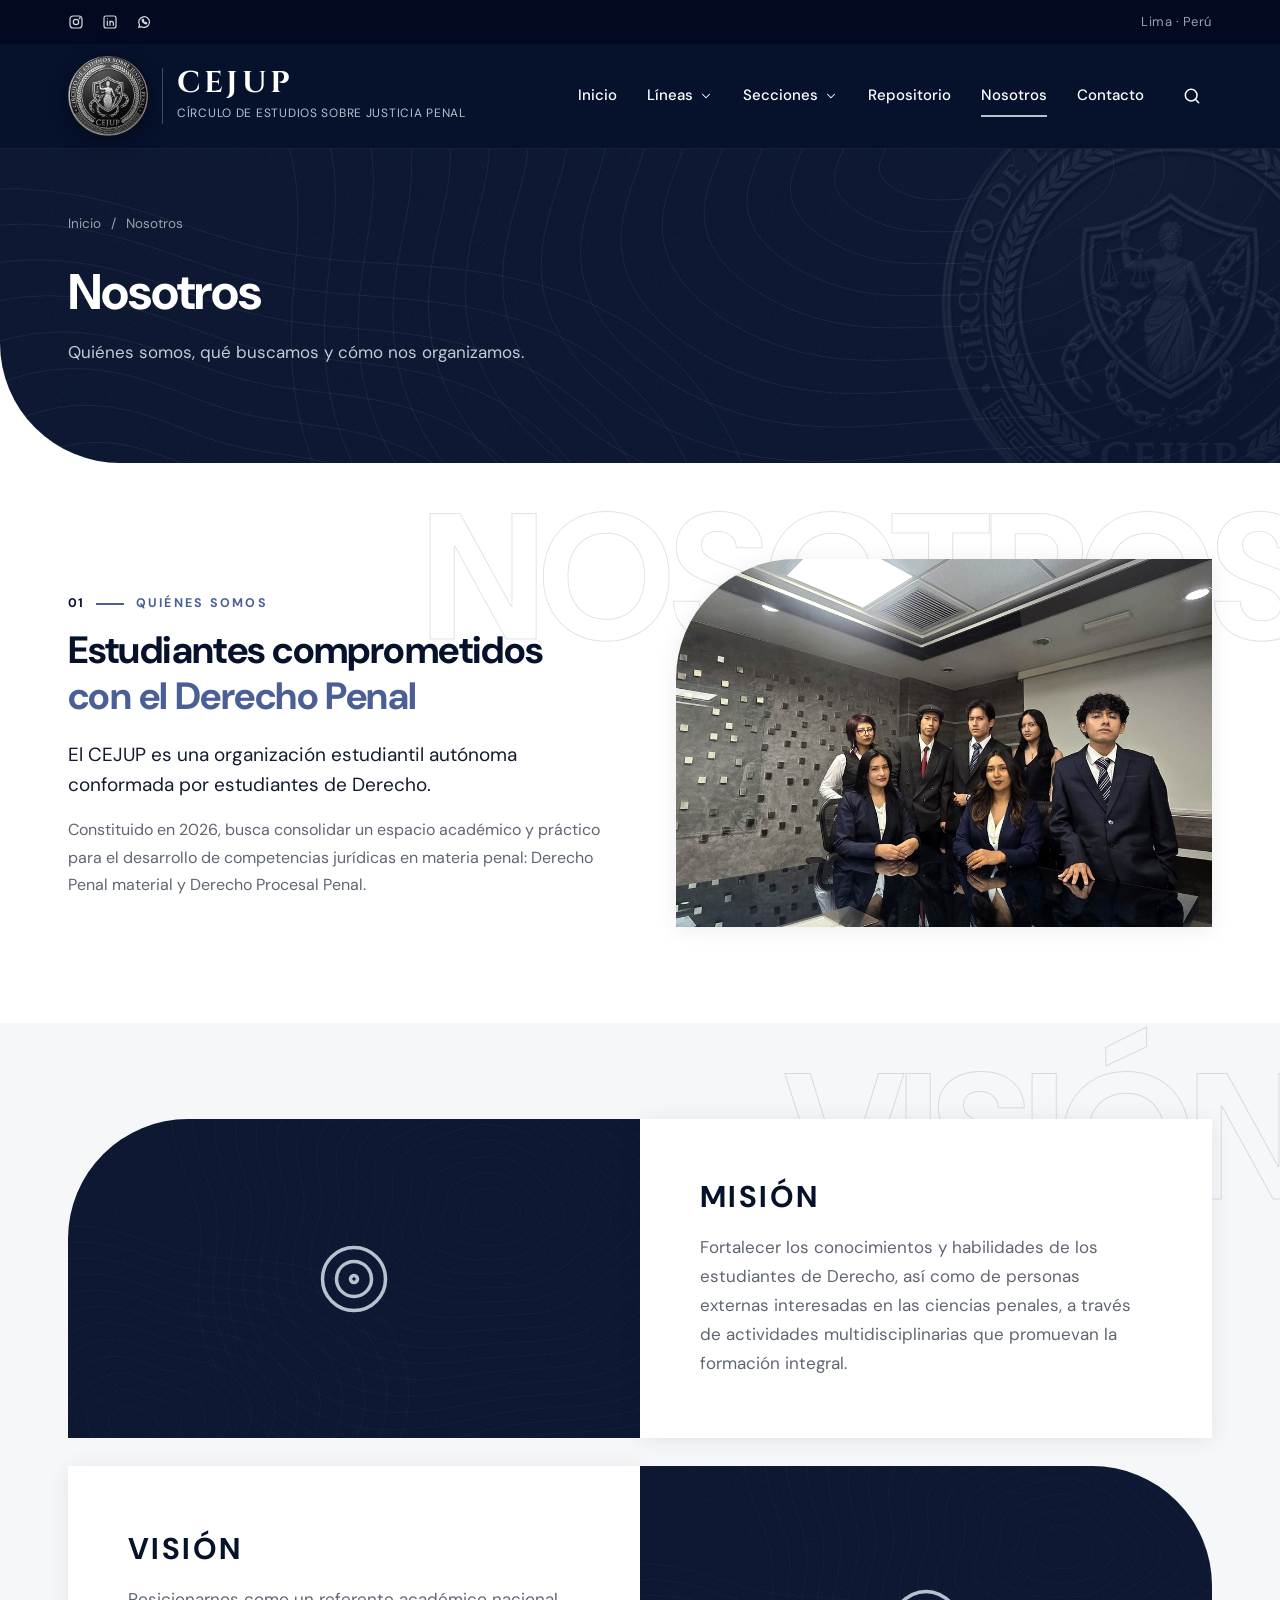
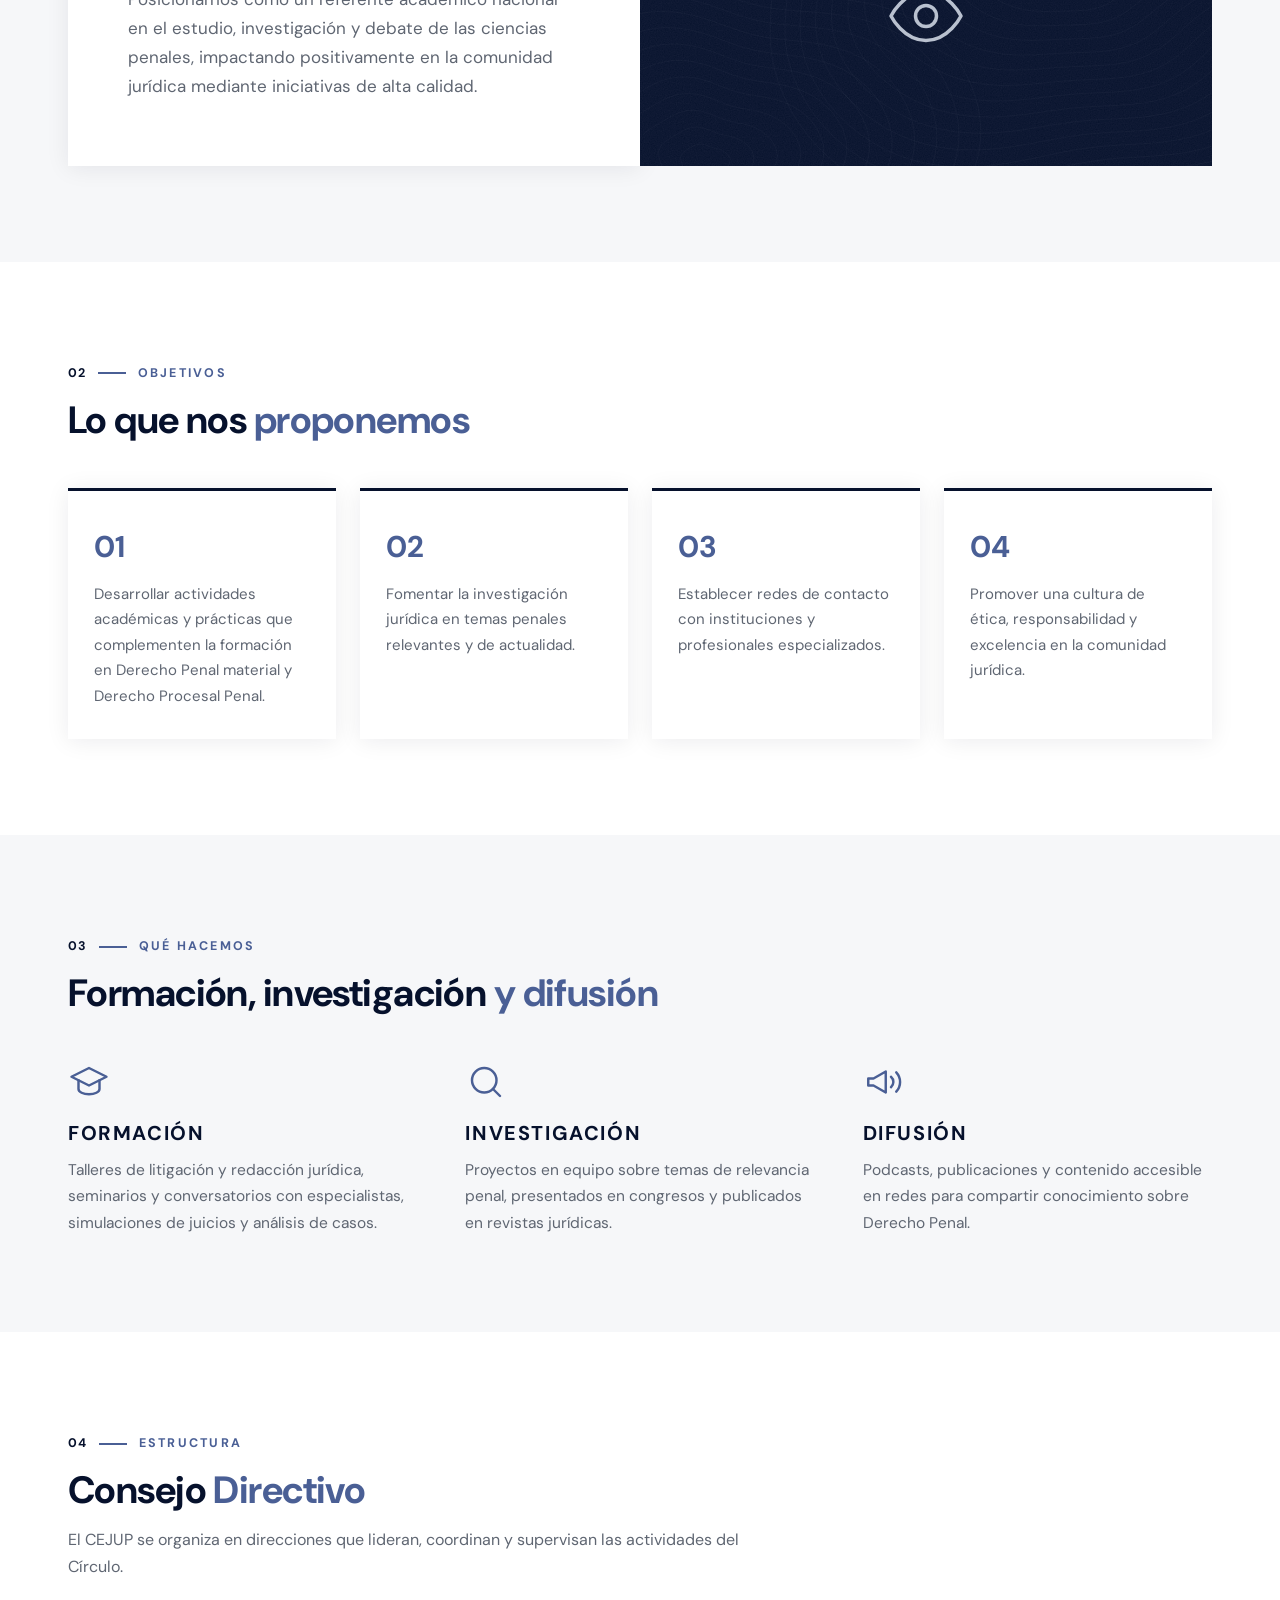
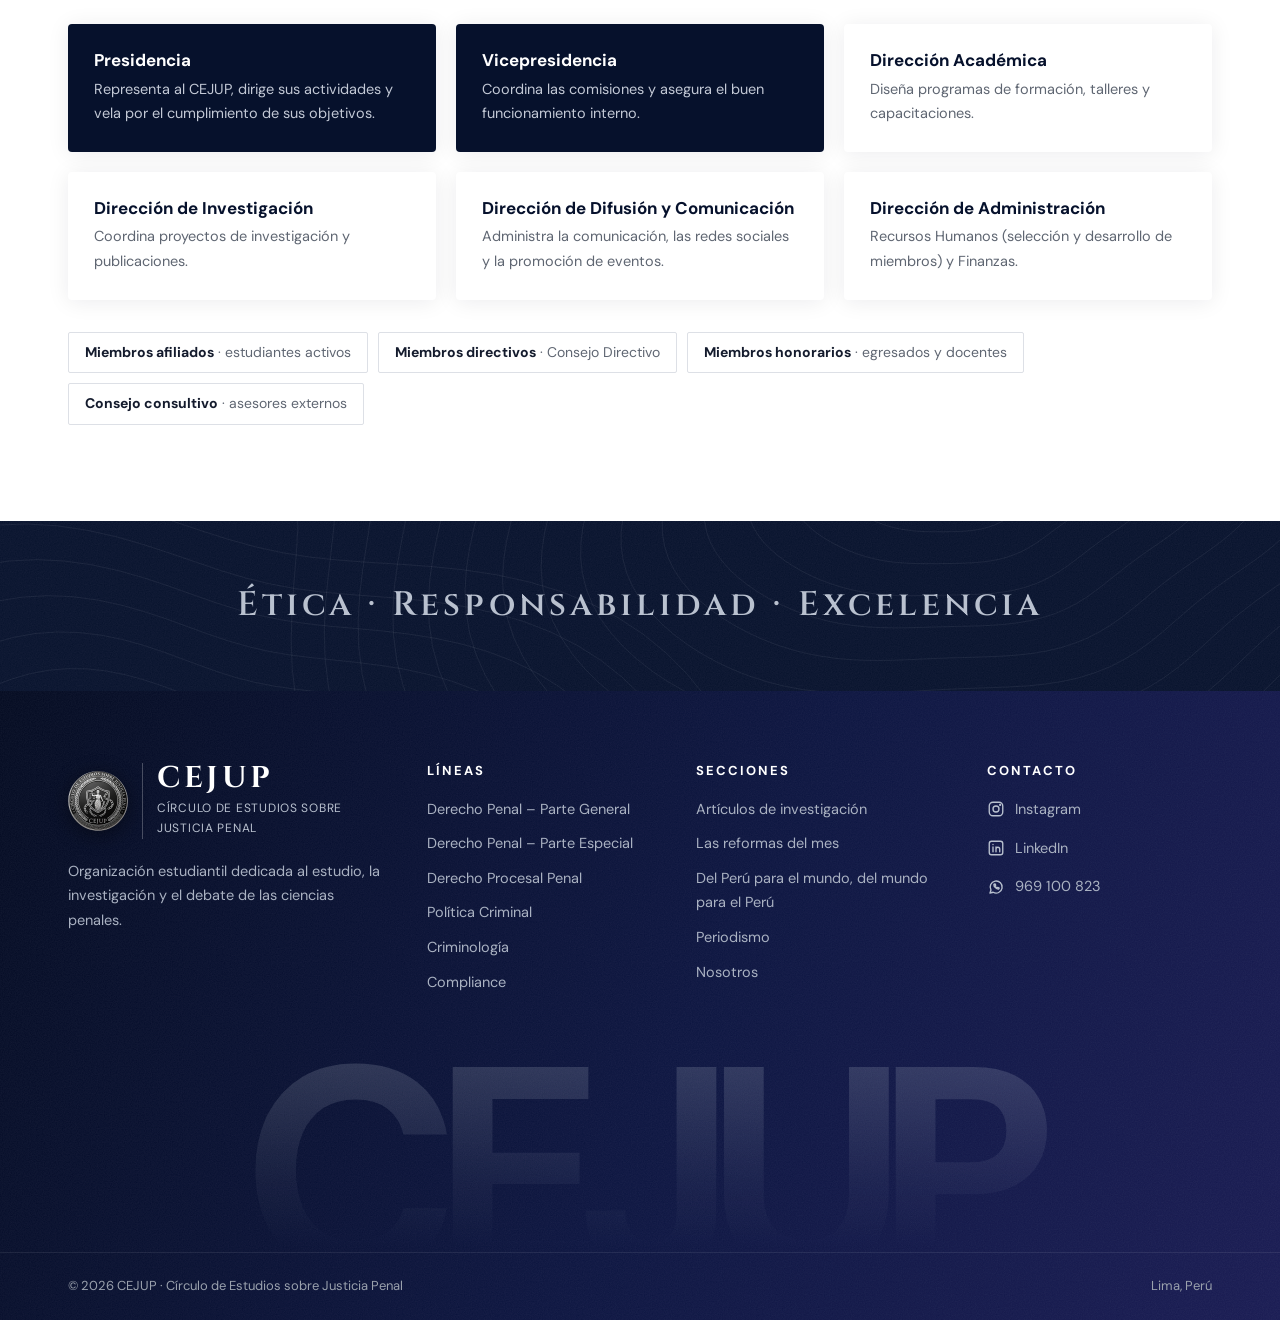
==== nosotros.html @ 060ac7a7 "Portada con foto HD, más estilo y pie más casual - Foto del equipo en alta resolución, a la altura d" ====
<!doctype html>
<html lang="es">
<head>
  <meta charset="utf-8">
  <meta name="viewport" content="width=device-width, initial-scale=1">
  <title>Nosotros · CEJUP</title>
  <meta name="description" content="Quiénes somos, misión, visión, objetivos y estructura del Círculo de Estudios sobre Justicia Penal (CEJUP).">
  <link rel="icon" type="image/png" href="assets/img/favicon.png">
  <link rel="apple-touch-icon" href="assets/img/icono-192.png">
  <link rel="preconnect" href="https://fonts.googleapis.com">
  <link rel="preconnect" href="https://fonts.gstatic.com" crossorigin>
  <link href="https://fonts.googleapis.com/css2?family=Cinzel:wght@600;700&family=Cormorant+Garamond:ital,wght@1,500&family=DM+Sans:opsz,wght@9..40,400;9..40,500;9..40,600;9..40,700&display=swap" rel="stylesheet">
  <link rel="stylesheet" href="assets/css/styles.css">
</head>
<body data-page="nosotros">
  <header id="site-header"></header>

  <main>
    <div class="page-hero">
      <div class="wrap">
        <nav class="crumbs"><a href="index.html">Inicio</a><span>/</span><span>Nosotros</span></nav>
        <h1>Nosotros</h1>
        <p class="sub">Quiénes somos, qué buscamos y cómo nos organizamos.</p>
      </div>
    </div>

    <section data-word="Nosotros">
      <div class="wrap about-grid">
        <div>
          <span class="eyebrow"><b>01</b>Quiénes somos</span>
          <h2>Estudiantes comprometidos <span>con el Derecho Penal</span></h2>
          <p class="big">El CEJUP es una organización estudiantil autónoma conformada por estudiantes de Derecho.</p>
          <p>Constituido en 2026, busca consolidar un espacio académico y práctico para el desarrollo de competencias jurídicas en materia penal: Derecho Penal material y Derecho Procesal Penal.</p>
        </div>
        <figure class="team-photo">
          <img src="assets/img/equipo.jpg" alt="Integrantes del CEJUP" width="1280" height="720">
        </figure>
      </div>
    </section>

    <section class="bg-plomo" data-word="Visión">
      <div class="wrap">
        <div class="mv-block">
          <div class="mv-art"><svg class="i" aria-hidden="true"><use href="#i-target"/></svg></div>
          <div class="mv-text">
            <h2>Misión</h2>
            <p>Fortalecer los conocimientos y habilidades de los estudiantes de Derecho, así como de personas externas interesadas en las ciencias penales, a través de actividades multidisciplinarias que promuevan la formación integral.</p>
          </div>
        </div>
        <div class="mv-block reverse">
          <div class="mv-art"><svg class="i" aria-hidden="true"><use href="#i-eye"/></svg></div>
          <div class="mv-text">
            <h2>Visión</h2>
            <p>Posicionarnos como un referente académico nacional en el estudio, investigación y debate de las ciencias penales, impactando positivamente en la comunidad jurídica mediante iniciativas de alta calidad.</p>
          </div>
        </div>
      </div>
    </section>

    <section>
      <div class="wrap">
        <div class="sec-head">
          <div>
            <span class="eyebrow"><b>02</b>Objetivos</span>
            <h2>Lo que nos <span>proponemos</span></h2>
          </div>
        </div>
        <div class="goals">
          <div class="goal"><p>Desarrollar actividades académicas y prácticas que complementen la formación en Derecho Penal material y Derecho Procesal Penal.</p></div>
          <div class="goal"><p>Fomentar la investigación jurídica en temas penales relevantes y de actualidad.</p></div>
          <div class="goal"><p>Establecer redes de contacto con instituciones y profesionales especializados.</p></div>
          <div class="goal"><p>Promover una cultura de ética, responsabilidad y excelencia en la comunidad jurídica.</p></div>
        </div>
      </div>
    </section>

    <section class="bg-plomo">
      <div class="wrap">
        <div class="sec-head">
          <div>
            <span class="eyebrow"><b>03</b>Qué hacemos</span>
            <h2>Formación, investigación <span>y difusión</span></h2>
          </div>
        </div>
        <div class="pillars">
          <div class="pillar">
            <svg class="i" aria-hidden="true"><use href="#i-formacion"/></svg>
            <h3>Formación</h3>
            <p>Talleres de litigación y redacción jurídica, seminarios y conversatorios con especialistas, simulaciones de juicios y análisis de casos.</p>
          </div>
          <div class="pillar">
            <svg class="i" aria-hidden="true"><use href="#i-search"/></svg>
            <h3>Investigación</h3>
            <p>Proyectos en equipo sobre temas de relevancia penal, presentados en congresos y publicados en revistas jurídicas.</p>
          </div>
          <div class="pillar">
            <svg class="i" aria-hidden="true"><use href="#i-difusion"/></svg>
            <h3>Difusión</h3>
            <p>Podcasts, publicaciones y contenido accesible en redes para compartir conocimiento sobre Derecho Penal.</p>
          </div>
        </div>
      </div>
    </section>

    <section>
      <div class="wrap">
        <div class="sec-head">
          <div>
            <span class="eyebrow"><b>04</b>Estructura</span>
            <h2>Consejo <span>Directivo</span></h2>
            <p>El CEJUP se organiza en direcciones que lideran, coordinan y supervisan las actividades del Círculo.</p>
          </div>
        </div>
        <div class="org">
          <div class="org-item top"><h3>Presidencia</h3><p>Representa al CEJUP, dirige sus actividades y vela por el cumplimiento de sus objetivos.</p></div>
          <div class="org-item top"><h3>Vicepresidencia</h3><p>Coordina las comisiones y asegura el buen funcionamiento interno.</p></div>
          <div class="org-item"><h3>Dirección Académica</h3><p>Diseña programas de formación, talleres y capacitaciones.</p></div>
          <div class="org-item"><h3>Dirección de Investigación</h3><p>Coordina proyectos de investigación y publicaciones.</p></div>
          <div class="org-item"><h3>Dirección de Difusión y Comunicación</h3><p>Administra la comunicación, las redes sociales y la promoción de eventos.</p></div>
          <div class="org-item"><h3>Dirección de Administración</h3><p>Recursos Humanos (selección y desarrollo de miembros) y Finanzas.</p></div>
        </div>
        <div class="members">
          <span class="chip"><b>Miembros afiliados</b> · estudiantes activos</span>
          <span class="chip"><b>Miembros directivos</b> · Consejo Directivo</span>
          <span class="chip"><b>Miembros honorarios</b> · egresados y docentes</span>
          <span class="chip"><b>Consejo consultivo</b> · asesores externos</span>
        </div>
      </div>
    </section>

    <div class="values">
      <div class="wrap"><p>Ética · Responsabilidad · Excelencia</p></div>
    </div>
  </main>

  <footer id="contacto"></footer>

  <script src="data/estructura.js"></script>
  <script src="data/publicaciones.js"></script>
  <script src="assets/js/main.js"></script>
</body>
</html>
---- assets/css/styles.css ----
/* =========================================================
   CEJUP · Círculo de Estudios sobre Justicia Penal
   Hoja de estilos principal
   ========================================================= */

/* ---------- Colores y tipografía ---------- */
:root {
  /* Azul institucional */
  --navy-950: #020920;
  --navy-900: #06112c;
  --navy-800: #0c1a3d;
  --navy-700: #16295a;
  --steel: #4a5f95;

  /* Plomo (sello del logo) */
  --silver: #b9c1cf;
  --plomo-700: #474e5b;
  --plomo-600: #5f6672;
  --plomo-400: #9aa1ad;
  --plomo-200: #dde0e6;
  --plomo-100: #eceef2;
  --plomo-50:  #f6f7f9;

  --white: #ffffff;
  --ink: #141b2d;

  --font: "DM Sans", system-ui, -apple-system, "Segoe UI", Roboto, sans-serif;
  --font-brand: "Cinzel", Georgia, "Times New Roman", serif;

  --wrap: 1200px;
  --r: 4px;
  --curve: 150px;
  --shadow: 0 2px 22px rgba(6, 17, 44, .08);
  --shadow-hover: 0 10px 34px rgba(6, 17, 44, .14);
  --header-h: 104px;
  --contornos: url("../img/contornos.svg");
  --grano: url("data:image/svg+xml,%3Csvg xmlns='http://www.w3.org/2000/svg' width='180' height='180'%3E%3Cfilter id='n'%3E%3CfeTurbulence type='fractalNoise' baseFrequency='.85' numOctaves='2' stitchTiles='stitch'/%3E%3CfeColorMatrix values='0 0 0 0 1 0 0 0 0 1 0 0 0 0 1 0 0 0 .06 0'/%3E%3C/filter%3E%3Crect width='100%25' height='100%25' filter='url(%23n)'/%3E%3C/svg%3E");
}

/* ---------- Base ---------- */
*, *::before, *::after { box-sizing: border-box; }
html { scroll-behavior: smooth; scroll-padding-top: calc(var(--header-h) + 16px); }
body {
  margin: 0;
  background: var(--white);
  color: var(--ink);
  font-family: var(--font);
  font-size: 16px;
  line-height: 1.7;
  -webkit-font-smoothing: antialiased;
}
img { display: block; max-width: 100%; height: auto; }
a { color: inherit; }
h1, h2, h3, h4 { margin: 0; line-height: 1.2; font-weight: 700; }
p { margin: 0; }
button { font: inherit; }
.wrap { width: 100%; max-width: var(--wrap); margin: 0 auto; padding: 0 28px; }
.i { width: 1em; height: 1em; flex: none; fill: none; stroke: currentColor; stroke-width: 1.8; stroke-linecap: round; stroke-linejoin: round; }
.sr-only { position: absolute; width: 1px; height: 1px; overflow: hidden; clip: rect(0 0 0 0); white-space: nowrap; }
:focus-visible { outline: 2px solid var(--steel); outline-offset: 3px; }

/* ---------- Barra superior ---------- */
.utilbar { background: var(--navy-950); color: var(--plomo-400); font-size: 13px; }
.utilbar .wrap { display: flex; align-items: center; justify-content: space-between; height: 44px; gap: 16px; }
.utilbar .social { display: flex; gap: 18px; }
.utilbar .social a { display: inline-flex; color: var(--white); opacity: .85; transition: opacity .2s; }
.utilbar .social a:hover { opacity: 1; }
.utilbar .social .i { width: 16px; height: 16px; }
.utilbar .uni { letter-spacing: .04em; }

/* ---------- Cabecera ---------- */
.site-header {
  position: sticky; top: 0; z-index: 50;
  background: var(--navy-900);
  color: var(--white);
  border-bottom: 1px solid rgba(255, 255, 255, .06);
}
.site-header .wrap { display: flex; align-items: center; height: var(--header-h); gap: 28px; transition: height .3s; }
.site-header.scrolled { box-shadow: 0 8px 30px rgba(0, 0, 0, .25); }
.site-header.scrolled .wrap { height: 76px; }
.site-header.scrolled .brand img { width: 58px; height: 58px; }
.brand { display: flex; align-items: center; gap: 14px; text-decoration: none; margin-right: auto; }
.brand img { width: 80px; height: 80px; filter: drop-shadow(0 4px 10px rgba(0, 0, 0, .45)); transition: width .3s, height .3s; }
.brand > span { padding-left: 14px; border-left: 1px solid rgba(255, 255, 255, .25); }
.brand b { display: block; font-family: var(--font-brand); font-size: 30px; font-weight: 700; letter-spacing: .12em; line-height: 1; color: var(--white); }
.brand small { display: block; font-size: 12px; color: var(--silver); letter-spacing: .06em; margin-top: 5px; text-transform: uppercase; }

.nav { display: flex; align-items: center; gap: 30px; }
.nav > a, .nav .has-sub > a {
  position: relative; display: inline-flex; align-items: center; gap: 6px; padding: 8px 0;
  font-size: 15px; font-weight: 500; text-decoration: none; color: var(--white);
}
.nav > a::after, .nav .has-sub > a::after {
  content: ""; position: absolute; left: 0; right: 0; bottom: 0; height: 2px; background: var(--silver);
  transform: scaleX(0); transform-origin: left; transition: transform .25s;
}
.nav > a:hover::after, .nav .has-sub:hover > a::after, .nav a.active::after { transform: scaleX(1); }
.nav .has-sub { position: relative; }
.nav .has-sub .i { width: 14px; height: 14px; transition: transform .2s; }
.nav .has-sub:hover > a .i { transform: rotate(180deg); }
.nav .sub {
  position: absolute; top: calc(100% + 14px); left: -18px; width: 320px;
  background: var(--white); color: var(--ink); border-radius: var(--r); box-shadow: var(--shadow-hover);
  padding: 10px 0; opacity: 0; visibility: hidden; transform: translateY(-6px); transition: all .2s;
}
.nav .sub::before { content: ""; position: absolute; top: -14px; left: 0; right: 0; height: 14px; }
.nav .has-sub:hover .sub, .nav .has-sub:focus-within .sub { opacity: 1; visibility: visible; transform: none; }
.nav .sub a { display: flex; align-items: center; gap: 12px; padding: 11px 20px; text-decoration: none; font-size: 14.5px; font-weight: 500; line-height: 1.35; border-left: 3px solid transparent; }
.nav .sub a:hover { background: var(--plomo-50); border-left-color: var(--navy-900); }
.nav .sub a .i { width: 18px; height: 18px; color: var(--steel); }

.icon-btn, .menu-btn {
  display: inline-flex; align-items: center; justify-content: center;
  width: 40px; height: 40px; border-radius: var(--r); border: 0;
  background: none; color: var(--white); cursor: pointer; text-decoration: none; transition: background .2s;
}
.icon-btn:hover, .menu-btn:hover { background: rgba(255, 255, 255, .08); }
.icon-btn .i, .menu-btn .i { width: 20px; height: 20px; }
.menu-btn { display: none; border: 1px solid rgba(255, 255, 255, .2); }

/* ---------- Botones y enlaces ---------- */
.btn {
  display: inline-flex; align-items: center; gap: 10px;
  padding: 15px 22px; border-radius: var(--r); border: 1px solid transparent;
  font-size: 13px; font-weight: 700; letter-spacing: .07em; text-transform: uppercase; text-decoration: none; cursor: pointer;
  transition: background .2s, border-color .2s, color .2s;
}
.btn .i { width: 17px; height: 17px; }
.btn-light { background: var(--white); color: var(--navy-900); }
.btn-light:hover { background: var(--silver); }
.btn-ghost { border-color: rgba(255, 255, 255, .35); color: var(--white); }
.btn-ghost:hover { border-color: var(--white); background: rgba(255, 255, 255, .06); }
.btn-dark { background: var(--navy-900); color: var(--white); }
.btn-dark:hover { background: var(--navy-700); }
.btn-line { border-color: var(--plomo-200); color: var(--navy-900); background: var(--white); }
.btn-line:hover { border-color: var(--navy-900); }

.more {
  display: inline-flex; align-items: center; gap: 6px; text-decoration: none;
  font-size: 13px; font-weight: 700; letter-spacing: .08em; text-transform: uppercase; color: var(--steel);
}
.more:hover { color: var(--navy-900); }
.more::after { content: "»"; font-size: 15px; line-height: 1; }

.eyebrow {
  display: inline-flex; align-items: center; gap: 12px;
  font-size: 12.5px; font-weight: 700; letter-spacing: .18em; text-transform: uppercase; color: var(--steel); margin-bottom: 14px;
}
.eyebrow::before { content: ""; width: 28px; height: 2px; background: currentColor; }

/* ---------- Portada (inicio) ---------- */
.hero {
  position: relative; overflow: hidden;
  background: var(--grano), var(--contornos) center / cover no-repeat, var(--navy-900);
  color: var(--white);
  border-bottom-left-radius: var(--curve);
}
.hero .wrap { position: relative; z-index: 1; min-height: 600px; display: flex; align-items: center; }
.hero-text { width: 43%; padding: 104px 24px 128px 0; }
.hero .eyebrow { color: var(--silver); }
.hero h1 { font-size: clamp(34px, 3.8vw, 52px); line-height: 1.08; letter-spacing: -.02em; }
.hero h1 .accent { display: block; color: var(--silver); }
.hero .lead { margin-top: 26px; max-width: 48ch; font-size: 17.5px; color: #c3c9d6; }
.hero .actions { margin-top: 38px; display: flex; flex-wrap: wrap; gap: 14px; }
.hero-media {
  position: absolute; z-index: 1; right: 0; top: 112px;
  left: calc(max(0px, (100% - var(--wrap)) / 2) + 28px + (min(100%, var(--wrap)) - 56px) * .43 + 20px);
  aspect-ratio: 3 / 2; max-height: calc(100% - 170px);
}
.hero-photo {
  position: absolute; inset: 0; margin: 0;
  border-top-left-radius: 140px; overflow: hidden; background: var(--navy-800);
}
.hero-photo img { width: 100%; height: 100%; object-fit: cover; object-position: 62% 68%; border-top-left-radius: inherit; }
.hero-photo::after { content: ""; position: absolute; inset: 0; background: linear-gradient(180deg, rgba(6, 17, 44, 0) 60%, rgba(6, 17, 44, .55)); }
.hero-photo figcaption { position: absolute; z-index: 1; left: 40px; bottom: 28px; font-size: 12.5px; letter-spacing: .14em; text-transform: uppercase; color: var(--silver); }

/* ---------- Portada interna ---------- */
.page-hero {
  background: var(--grano), var(--contornos) center / cover no-repeat, var(--navy-900);
  color: var(--white); padding: 64px 0 96px;
  border-bottom-left-radius: 120px;
}
.page-hero.compact { padding: 48px 0 80px; }
.page-hero .eyebrow { color: var(--silver); }
.crumbs { display: flex; flex-wrap: wrap; gap: 10px; font-size: 13.5px; color: var(--plomo-400); margin-bottom: 26px; }
.crumbs a { text-decoration: none; }
.crumbs a:hover { color: var(--white); }
.page-hero h1 { font-size: clamp(32px, 4vw, 50px); letter-spacing: -.02em; max-width: 26ch; }
.page-hero p.sub { margin-top: 16px; max-width: 64ch; color: #c3c9d6; font-size: 17px; }

/* ---------- Secciones ---------- */
section { padding: 96px 0; }
.bg-plomo { background: var(--plomo-50); }
.sec-head { display: flex; align-items: end; justify-content: space-between; gap: 24px; margin-bottom: 44px; flex-wrap: wrap; }
.sec-head h2 { font-size: clamp(28px, 3vw, 38px); letter-spacing: -.015em; color: var(--navy-900); }
.sec-head p { margin-top: 12px; color: var(--plomo-600); max-width: 62ch; }

/* ---------- Diseño con barra lateral ---------- */
.with-side { display: grid; grid-template-columns: minmax(0, 1fr) 320px; gap: 52px; align-items: start; }

/* ---------- Tarjetas de publicación ---------- */
.cards { display: grid; grid-template-columns: repeat(2, minmax(0, 1fr)); gap: 30px; }
.card { display: flex; flex-direction: column; background: var(--white); box-shadow: var(--shadow); border-radius: var(--r); transition: box-shadow .25s, transform .25s; }
.card:hover { box-shadow: var(--shadow-hover); transform: translateY(-2px); }
.card-body { padding: 30px 30px 24px; display: flex; flex-direction: column; flex: 1; }
.card-kicker { font-size: 11.5px; font-weight: 700; letter-spacing: .14em; text-transform: uppercase; color: var(--steel); }
.card h3 { margin: 12px 0 14px; font-size: 18.5px; line-height: 1.32; text-transform: uppercase; letter-spacing: .01em; color: var(--navy-900); }
.card h3 a { text-decoration: none; }
.card h3 a:hover { color: var(--steel); }
.card-authors { font-size: 13.5px; font-weight: 600; color: var(--plomo-700); margin-bottom: 10px; }
.card-text { font-size: 14.5px; line-height: 1.7; color: var(--plomo-600); text-align: justify; hyphens: auto; display: -webkit-box; -webkit-line-clamp: 6; -webkit-box-orient: vertical; overflow: hidden; }
.card .more { margin-top: 22px; padding-top: 4px; }
.card-foot { display: flex; align-items: center; gap: 10px; flex-wrap: wrap; padding: 14px 30px; border-top: 1px solid var(--plomo-100); font-size: 12.5px; color: var(--plomo-400); }
.card-foot .pdf { margin-left: auto; display: inline-flex; align-items: center; gap: 6px; text-decoration: none; font-weight: 700; color: var(--steel); }
.card-foot .pdf .i { width: 15px; height: 15px; }

.badge { display: inline-flex; align-items: center; padding: 3px 9px; border-radius: 2px; font-size: 11px; font-weight: 700; letter-spacing: .08em; text-transform: uppercase; }
.badge-sec { background: var(--navy-900); color: var(--white); }
.badge-linea { border: 1px solid var(--plomo-200); color: var(--navy-900); }
.badge-ejemplo { background: #fbf1d6; color: #7a5a00; }
.page-hero .badge-sec { background: var(--white); color: var(--navy-900); }
.page-hero .badge-linea { border-color: rgba(255, 255, 255, .3); color: var(--white); }

.empty { grid-column: 1 / -1; padding: 56px 24px; text-align: center; color: var(--plomo-600); border: 1px dashed var(--plomo-200); border-radius: var(--r); background: var(--plomo-50); }
.empty .i { width: 30px; height: 30px; color: var(--plomo-400); margin: 0 auto 12px; display: block; }
.empty strong { display: block; color: var(--ink); font-size: 17px; margin-bottom: 4px; }

/* ---------- Barra lateral ---------- */
.side { display: grid; gap: 28px; }
.side-block h3 {
  font-size: 13px; letter-spacing: .16em; text-transform: uppercase; color: var(--navy-900);
  padding-bottom: 12px; margin-bottom: 8px; border-bottom: 2px solid var(--navy-900);
}
.side-list { display: grid; }
.side-list a {
  display: grid; grid-template-columns: auto 1fr auto; gap: 12px; align-items: center;
  padding: 12px 4px; border-bottom: 1px solid var(--plomo-100); text-decoration: none;
  font-size: 14.5px; font-weight: 500; color: var(--ink); transition: color .2s, padding .2s;
}
.side-list a:hover { color: var(--steel); padding-left: 8px; }
.side-list a.on { color: var(--steel); font-weight: 700; }
.side-list .i { width: 17px; height: 17px; color: var(--steel); }
.side-list b { font-size: 12px; font-weight: 700; color: var(--plomo-400); }
.side-box { padding: 28px; border-radius: var(--r); background: var(--plomo-50); }
.side-box h3 { font-size: 17px; margin-bottom: 10px; }
.side-box p { font-size: 14.5px; color: var(--plomo-600); }
.side-box .btn { margin-top: 18px; }
.side-box.dark { background: var(--grano), var(--contornos) center / cover no-repeat, var(--navy-900); color: var(--white); }
.side-box.dark p { color: #c3c9d6; }
.side-box.dark .social-row { display: flex; gap: 10px; margin-top: 18px; }
.side-box.dark .social-row a { width: 40px; height: 40px; display: inline-flex; align-items: center; justify-content: center; border: 1px solid rgba(255, 255, 255, .25); border-radius: var(--r); color: var(--white); }
.side-box.dark .social-row a:hover { background: rgba(255, 255, 255, .08); }
.side-box.dark .social-row .i { width: 18px; height: 18px; }

/* ---------- Líneas de investigación (banda) ---------- */
.lines-band { background: var(--grano), var(--contornos) center / cover no-repeat, var(--navy-900); color: var(--white); border-top-right-radius: var(--curve); }
.lines-band .sec-head h2 { color: var(--white); }
.lines-band .sec-head p { color: #c3c9d6; }
.lines-band .eyebrow { color: var(--silver); }
.lines { display: grid; grid-template-columns: repeat(2, minmax(0, 1fr)); column-gap: 64px; counter-reset: linea; }
.line {
  display: grid; grid-template-columns: 56px 1fr auto; gap: 18px; align-items: start;
  padding: 28px 0; border-top: 1px solid rgba(255, 255, 255, .12); text-decoration: none; color: var(--white);
}
.line::before { counter-increment: linea; content: "0" counter(linea); font-size: 30px; font-weight: 700; line-height: 1; color: var(--silver); opacity: .7; }
.line-name { display: block; font-size: 21px; font-weight: 700; line-height: 1.25; }
.line-desc { display: block; margin-top: 8px; font-size: 14.5px; color: #aab2c2; }
.line-count { display: block; margin-top: 10px; font-size: 11.5px; font-weight: 700; letter-spacing: .14em; text-transform: uppercase; color: var(--silver); }
.line-go { width: 40px; height: 40px; display: inline-flex; align-items: center; justify-content: center; border: 1px solid rgba(255, 255, 255, .2); border-radius: 50%; transition: background .2s, border-color .2s; }
.line-go .i { width: 17px; height: 17px; }
.line:hover .line-go { background: var(--white); border-color: var(--white); color: var(--navy-900); }
.line:hover .line-name { text-decoration: underline; text-underline-offset: 5px; text-decoration-thickness: 1px; }

/* ---------- Secciones fijas ---------- */
.secs { display: grid; grid-template-columns: repeat(3, minmax(0, 1fr)); gap: 28px; }
.sec-card { display: flex; flex-direction: column; gap: 14px; padding: 36px 32px; background: var(--white); border-top: 3px solid var(--navy-900); box-shadow: var(--shadow); border-radius: 0 0 var(--r) var(--r); }
.sec-card .i { width: 38px; height: 38px; color: var(--steel); stroke-width: 1.4; }
.sec-card h3 { font-size: 21px; line-height: 1.3; color: var(--navy-900); }
.sec-card > p { font-size: 15px; color: var(--plomo-600); }
.sec-latest { margin-top: auto; padding-top: 16px; border-top: 1px solid var(--plomo-100); font-size: 14px; }
.sec-latest small { display: block; font-size: 11px; font-weight: 700; letter-spacing: .14em; text-transform: uppercase; color: var(--plomo-400); margin-bottom: 4px; }
.sec-latest a { text-decoration: none; font-weight: 600; color: var(--navy-900); line-height: 1.4; }
.sec-latest a:hover { color: var(--steel); }
.sec-latest span { color: var(--plomo-600); }

/* ---------- Quiénes somos (bloques) ---------- */
.about-grid { display: grid; grid-template-columns: 1fr 1fr; gap: 72px; align-items: center; }
.about-grid h2 { font-size: clamp(28px, 3vw, 38px); letter-spacing: -.015em; color: var(--navy-900); margin-bottom: 20px; }
.about-grid .big { font-size: 19px; line-height: 1.6; color: var(--ink); }
.about-grid .big + p { margin-top: 16px; color: var(--plomo-600); }
.team-photo { margin: 0; border-top-left-radius: 120px; overflow: hidden; box-shadow: var(--shadow); }
.team-photo img { width: 100%; aspect-ratio: 16 / 11; object-fit: cover; object-position: 62% 68%; }
.seal-panel { aspect-ratio: 1; display: flex; align-items: center; justify-content: center; padding: 15%; background: var(--grano), var(--contornos) center / cover no-repeat, var(--navy-900); border-top-left-radius: 140px; border-bottom-right-radius: 140px; }
.checks { list-style: none; margin: 22px 0 0; padding: 0; display: grid; gap: 12px; }
.checks li { position: relative; padding-left: 32px; color: var(--plomo-600); }
.checks li::before { content: ""; position: absolute; left: 0; top: 5px; width: 18px; height: 18px; border-radius: 50%; background: var(--navy-900) url("data:image/svg+xml,%3Csvg xmlns='http://www.w3.org/2000/svg' viewBox='0 0 24 24' fill='none' stroke='%23ffffff' stroke-width='3' stroke-linecap='round' stroke-linejoin='round'%3E%3Cpath d='M6 12.5l4 4 8-9'/%3E%3C/svg%3E") center / 11px no-repeat; }

.mv-block { display: grid; grid-template-columns: 1fr 1fr; }
.mv-block + .mv-block { margin-top: 28px; }
.mv-block .mv-text { padding: 60px; background: var(--white); box-shadow: var(--shadow); display: flex; flex-direction: column; justify-content: center; }
.mv-block .mv-art { min-height: 300px; background: var(--grano), var(--contornos) center / cover no-repeat, var(--navy-900); display: flex; align-items: center; justify-content: center; color: var(--silver); border-top-left-radius: 120px; }
.mv-block .mv-art .i { width: 84px; height: 84px; stroke-width: 1; }
.mv-block.reverse .mv-art { order: 2; border-top-left-radius: 0; border-top-right-radius: 120px; }
.mv-text h2 { font-size: 30px; text-transform: uppercase; letter-spacing: .08em; color: var(--navy-900); margin-bottom: 18px; }
.mv-text p { font-size: 17px; color: var(--plomo-600); }

.goals { display: grid; grid-template-columns: repeat(4, minmax(0, 1fr)); gap: 24px; counter-reset: g; }
.goal { padding: 30px 26px; background: var(--white); box-shadow: var(--shadow); border-top: 3px solid var(--navy-900); }
.goal::before { counter-increment: g; content: "0" counter(g); display: block; font-size: 30px; font-weight: 700; color: var(--steel); margin-bottom: 10px; }
.goal p { font-size: 15px; color: var(--plomo-600); }

.pillars { display: grid; grid-template-columns: repeat(3, minmax(0, 1fr)); gap: 48px; }
.pillar .i { width: 42px; height: 42px; color: var(--steel); margin-bottom: 18px; display: block; stroke-width: 1.4; }
.pillar h3 { font-size: 20px; text-transform: uppercase; letter-spacing: .08em; color: var(--navy-900); margin-bottom: 12px; }
.pillar p { font-size: 15.5px; color: var(--plomo-600); }

.org { display: grid; grid-template-columns: repeat(3, minmax(0, 1fr)); gap: 20px; }
.org-item { padding: 26px; background: var(--white); box-shadow: var(--shadow); border-radius: var(--r); }
.org-item h3 { font-size: 17px; color: var(--navy-900); margin-bottom: 6px; }
.org-item p { font-size: 14.5px; color: var(--plomo-600); }
.org-item.top { background: var(--navy-900); }
.org-item.top h3 { color: var(--white); }
.org-item.top p { color: #c3c9d6; }
a.org-item { text-decoration: none; }
.org-item.highlight { outline: 2px solid var(--navy-900); outline-offset: -2px; transition: box-shadow .2s; }
.org-item.highlight:hover { box-shadow: var(--shadow-hover); }
.org-item.highlight h3::after { content: " »"; color: var(--steel); }
.members { margin-top: 32px; display: flex; flex-wrap: wrap; gap: 10px; }
.chip { padding: 8px 16px; border-radius: 2px; border: 1px solid var(--plomo-200); font-size: 14px; color: var(--plomo-600); }
.chip b { color: var(--ink); }

.values { padding: 56px 0; background: var(--grano), var(--contornos) center / cover no-repeat, var(--navy-900); color: var(--white); text-align: center; }
.values p { font-family: var(--font-brand); font-size: clamp(22px, 3vw, 34px); font-weight: 600; letter-spacing: .12em; color: var(--silver); }

/* ---------- Llamado a la acción ---------- */
.cta { background: var(--grano), var(--contornos) center / cover no-repeat, var(--navy-800); color: var(--white); border-top-left-radius: 120px; padding: 64px 64px 64px 96px; display: grid; grid-template-columns: 1fr auto; gap: 32px; align-items: center; }
.cta h2 { font-size: clamp(26px, 3vw, 36px); letter-spacing: -.015em; }
.cta p { margin-top: 10px; color: #c3c9d6; max-width: 54ch; }
.cta .actions { display: flex; flex-wrap: wrap; gap: 12px; }

/* ---------- Publicaciones: filtros ---------- */
.tabs { display: flex; flex-wrap: wrap; gap: 0; border-bottom: 1px solid var(--plomo-200); margin-bottom: 22px; }
.tab {
  position: relative; display: inline-flex; align-items: center; gap: 8px; padding: 14px 18px;
  border: 0; background: none; color: var(--plomo-600); font-size: 14.5px; font-weight: 600; cursor: pointer;
}
.tab::after { content: ""; position: absolute; left: 0; right: 0; bottom: -1px; height: 2px; background: var(--navy-900); transform: scaleX(0); transition: transform .2s; }
.tab:hover { color: var(--navy-900); }
.tab[aria-selected="true"] { color: var(--navy-900); }
.tab[aria-selected="true"]::after { transform: scaleX(1); }
.tab .n { font-size: 12px; color: var(--plomo-400); }
.toolbar { display: flex; flex-wrap: wrap; gap: 12px; margin-bottom: 8px; }
.select, .search { position: relative; flex: 1; min-width: 220px; }
.select select, .search input {
  width: 100%; height: 48px; border-radius: var(--r); border: 1px solid var(--plomo-200); background: var(--white);
  font: inherit; font-size: 14.5px; color: var(--ink);
}
.select select { appearance: none; -webkit-appearance: none; padding: 0 44px 0 16px; cursor: pointer; }
.search input { padding: 0 16px 0 46px; }
.select select:focus, .search input:focus { outline: none; border-color: var(--navy-900); }
.select .i { position: absolute; right: 16px; top: 50%; transform: translateY(-50%); width: 16px; height: 16px; color: var(--plomo-600); pointer-events: none; }
.search .i { position: absolute; left: 16px; top: 50%; transform: translateY(-50%); width: 18px; height: 18px; color: var(--plomo-600); }
.results-info { font-size: 13.5px; color: var(--plomo-400); margin: 16px 0 26px; }

/* ---------- Detalle de publicación ---------- */
.detail-meta { display: flex; flex-wrap: wrap; gap: 10px; align-items: center; margin-bottom: 18px; }
.detail-meta time { font-size: 14px; color: var(--plomo-400); }
.page-hero .pub-authors { color: #c3c9d6; font-size: 16.5px; margin-top: 16px; }
.tags { display: flex; flex-wrap: wrap; gap: 8px; margin-top: 20px; }
.tag { font-size: 12.5px; padding: 4px 10px; border-radius: 2px; background: rgba(255, 255, 255, .08); color: #c3c9d6; }
.notice { display: flex; gap: 12px; padding: 14px 18px; border-radius: var(--r); background: #fff8e6; border: 1px solid #f0dfb0; color: #6b5200; font-size: 14.5px; margin-bottom: 30px; }
.notice .i { width: 20px; height: 20px; margin-top: 2px; }
.abstract { padding: 28px 30px; border-left: 3px solid var(--navy-900); background: var(--plomo-50); margin-bottom: 40px; }
.abstract h2 { font-size: 12.5px; letter-spacing: .16em; text-transform: uppercase; color: var(--steel); margin-bottom: 10px; }
.abstract p { font-size: 16.5px; text-align: justify; }
.prose { font-size: 17px; line-height: 1.85; max-width: 72ch; text-align: justify; hyphens: auto; }
.prose p + p { margin-top: 1.1em; }
.prose h2 { font-size: 24px; color: var(--navy-900); margin: 1.6em 0 .6em; text-align: left; }
.prose h3 { font-size: 19px; color: var(--navy-900); margin: 1.4em 0 .5em; text-align: left; }
.prose blockquote { margin: 1.4em 0; padding-left: 20px; border-left: 3px solid var(--plomo-200); color: var(--plomo-600); font-style: italic; }
.pdf-viewer { margin-top: 12px; }
.pdf-viewer h2 { font-size: 20px; color: var(--navy-900); margin-bottom: 14px; }
.pdf-frame { width: 100%; height: 82vh; min-height: 560px; border: 1px solid var(--plomo-200); border-radius: var(--r); background: var(--plomo-50); }
.pdf-mobile { display: none; }
.actions-box { display: grid; gap: 10px; }
.actions-box .btn { justify-content: center; width: 100%; }
.line-box { display: flex; gap: 16px; align-items: center; text-decoration: none; }
.line-box .line-icon { width: 46px; height: 46px; border-radius: var(--r); background: var(--navy-900); color: var(--white); display: inline-flex; align-items: center; justify-content: center; flex: none; }
.line-box .line-icon .i { width: 22px; height: 22px; }
.line-box small { display: block; font-size: 11px; font-weight: 700; letter-spacing: .14em; text-transform: uppercase; color: var(--plomo-400); }
.line-box span:last-child { font-weight: 700; font-size: 15.5px; line-height: 1.35; color: var(--navy-900); }
.line-box:hover span:last-child { color: var(--steel); }
.related a { display: block; padding: 14px 0; border-bottom: 1px solid var(--plomo-100); text-decoration: none; font-size: 14.5px; font-weight: 600; color: var(--navy-900); line-height: 1.4; }
.related a:hover { color: var(--steel); }
.related a small { display: block; font-weight: 500; color: var(--plomo-400); margin-top: 4px; }

/* ---------- Pie de página ---------- */
.site-footer { background: var(--grano), linear-gradient(115deg, var(--navy-950) 0%, #0b1440 55%, #181a52 100%); color: #aab2c2; font-size: 14.5px; }
.site-footer .foot-top { display: grid; grid-template-columns: 1.4fr 1fr 1.1fr 1fr; gap: 44px; padding-top: 72px; padding-bottom: 52px; }
.site-footer .brand img { width: 60px; height: 60px; }
.site-footer .about { margin-top: 20px; max-width: 36ch; }
.site-footer h4 { color: var(--white); font-size: 13px; letter-spacing: .16em; text-transform: uppercase; margin-bottom: 18px; }
.site-footer ul { margin: 0; padding: 0; list-style: none; display: grid; gap: 10px; }
.site-footer a { text-decoration: none; transition: color .2s; }
.site-footer a:hover { color: var(--white); }
.site-footer .contact a { display: inline-flex; align-items: center; gap: 10px; }
.site-footer .contact .i { width: 18px; height: 18px; color: var(--silver); }
.site-footer .foot-bottom { border-top: 1px solid rgba(255, 255, 255, .08); }
.site-footer .foot-bottom .wrap { display: flex; flex-wrap: wrap; justify-content: space-between; gap: 8px; padding-top: 22px; padding-bottom: 22px; font-size: 13px; color: var(--plomo-400); }

/* ---------- Portada: sello, cifras y marca de agua ---------- */
.hero::before {
  content: ""; position: absolute; z-index: 0; left: -220px; bottom: -260px; width: 760px; height: 760px;
  background: url("../img/logo.webp") center / contain no-repeat; opacity: .07; filter: grayscale(1);
  pointer-events: none;
}
.stats { display: grid; grid-template-columns: repeat(3, auto); justify-content: start; margin-top: 46px; padding-top: 28px; border-top: 1px solid rgba(255, 255, 255, .12); }
.stat { padding-right: 26px; margin-right: 26px; border-right: 1px solid rgba(255, 255, 255, .12); }
.stat:last-child { border-right: 0; margin-right: 0; padding-right: 0; }
.stat b { display: block; font-size: 32px; font-weight: 700; line-height: 1; color: var(--white); letter-spacing: -.01em; }
.stat span { display: block; margin-top: 8px; font-size: 11px; font-weight: 600; letter-spacing: .1em; text-transform: uppercase; color: var(--silver); }

/* ---------- Publicación destacada ---------- */
.card.featured { grid-column: 1 / -1; background: var(--grano), var(--contornos) center / cover no-repeat, var(--navy-900); color: var(--white); border-top-left-radius: 90px; }
.card.featured .card-body { padding: 52px 56px 36px 64px; }
.card.featured .card-kicker { color: var(--silver); }
.card.featured .card-kicker::before { content: "Destacado · "; color: var(--white); }
.card.featured h3 { font-size: 27px; line-height: 1.25; color: var(--white); max-width: 30ch; margin-top: 16px; }
.card.featured h3 a:hover { color: var(--silver); }
.card.featured .card-authors { color: var(--silver); }
.card.featured .card-text { color: #c3c9d6; font-size: 15.5px; -webkit-line-clamp: 4; max-width: 70ch; }
.card.featured .more { color: var(--white); }
.card.featured .more:hover { color: var(--silver); }
.card.featured .card-foot { border-top-color: rgba(255, 255, 255, .1); padding: 16px 56px 16px 64px; color: var(--plomo-400); }
.card.featured .card-foot .pdf { color: var(--white); }

/* ---------- Secciones: numerales e inversión al pasar ---------- */
.sec-card { position: relative; overflow: hidden; transition: background .3s, transform .3s, box-shadow .3s; }
.sec-card .numeral { position: absolute; top: 18px; right: 26px; font-family: var(--font-brand); font-size: 66px; font-weight: 700; line-height: 1; color: var(--plomo-100); transition: color .3s; }
.sec-card > * { position: relative; }
.sec-card > .numeral { position: absolute; }
.sec-card:hover { background: var(--navy-900); transform: translateY(-4px); box-shadow: var(--shadow-hover); }
.sec-card:hover .numeral { color: rgba(255, 255, 255, .07); }
.sec-card:hover h3, .sec-card:hover .sec-latest a { color: var(--white); }
.sec-card:hover > p, .sec-card:hover .sec-latest span { color: #c3c9d6; }
.sec-card:hover .i { color: var(--silver); }
.sec-card:hover .sec-latest { border-top-color: rgba(255, 255, 255, .12); }
.sec-card:hover .more { color: var(--white); }

/* ---------- Cita ---------- */
.quote-band { position: relative; overflow: hidden; background: var(--grano), var(--contornos) center / cover no-repeat, var(--navy-950); color: var(--white); text-align: center; padding: 110px 0; }
.quote-band::before { content: ""; position: absolute; right: -160px; top: 50%; width: 520px; height: 520px; transform: translateY(-50%); background: url("../img/logo.webp") center / contain no-repeat; opacity: .06; filter: grayscale(1); }
.quote-band .wrap { position: relative; max-width: 980px; }
.quote-mark { font-family: "Cormorant Garamond", Georgia, serif; font-size: 120px; line-height: .6; color: var(--silver); opacity: .6; display: block; margin-bottom: 18px; }
.quote-band blockquote { margin: 0; font-family: "Cormorant Garamond", Georgia, serif; font-style: italic; font-weight: 500; font-size: clamp(28px, 3.6vw, 46px); line-height: 1.3; }
.quote-band cite { display: block; margin-top: 30px; font-style: normal; font-size: 12.5px; font-weight: 700; letter-spacing: .2em; text-transform: uppercase; color: var(--silver); }

/* ---------- Volver arriba ---------- */
.to-top {
  position: fixed; right: 22px; bottom: 22px; z-index: 40; width: 46px; height: 46px; border-radius: var(--r); border: 0;
  background: var(--navy-900); color: var(--white); box-shadow: var(--shadow-hover); cursor: pointer;
  display: inline-flex; align-items: center; justify-content: center; opacity: 0; visibility: hidden; transform: translateY(10px); transition: all .25s;
}
.to-top.show { opacity: 1; visibility: visible; transform: none; }
.to-top:hover { background: var(--navy-700); }
.to-top .i { width: 20px; height: 20px; transform: rotate(-90deg); }

/* ---------- Aparición al desplazarse ---------- */
.js [data-reveal] { opacity: 0; transform: translateY(26px); transition: opacity .7s ease, transform .7s ease; }
.js [data-reveal].in { opacity: 1; transform: none; }
@media (prefers-reduced-motion: reduce) {
  .js [data-reveal] { opacity: 1; transform: none; transition: none; }
  html { scroll-behavior: auto; }
}

/* ---------- Movimiento de la portada ---------- */
@keyframes subir { from { opacity: 0; transform: translateY(28px); } to { opacity: 1; transform: none; } }
@keyframes revelar { from { opacity: 0; transform: translateX(60px); } to { opacity: 1; transform: none; } }
@keyframes marquesina { to { transform: translateX(-50%); } }

.hero::after {
  content: ""; position: absolute; inset: 0; z-index: 0; pointer-events: none;
  background: radial-gradient(520px circle at var(--mx, 30%) var(--my, 40%), rgba(120, 145, 220, .16), transparent 65%);
  transition: background .1s;
}
.hero-text > * { animation: subir .9s cubic-bezier(.2, .7, .2, 1) both; }
.hero-text > :nth-child(2) { animation-delay: .1s; }
.hero-text > :nth-child(3) { animation-delay: .2s; }
.hero-text > :nth-child(4) { animation-delay: .3s; }
.hero-text > :nth-child(5) { animation-delay: .4s; }
.hero-photo { animation: revelar 1.2s cubic-bezier(.7, 0, .2, 1) .15s both; }


/* ---------- Barra de progreso ---------- */
.progress { position: fixed; top: 0; left: 0; z-index: 60; width: 100%; height: 3px; transform-origin: left; transform: scaleX(var(--p, 0)); background: linear-gradient(90deg, var(--steel), var(--silver), #fff); }

/* ---------- Marquesina de líneas ---------- */
.marquee { overflow: hidden; padding: 38px 0; background: var(--white); border-bottom: 1px solid var(--plomo-100); }
.marquee-track { display: flex; width: max-content; animation: marquesina 55s linear infinite; }
.marquee:hover .marquee-track { animation-play-state: paused; }
.marquee-item {
  display: inline-flex; align-items: center; gap: 44px; padding-right: 44px; white-space: nowrap;
  font-size: clamp(34px, 5.2vw, 68px); font-weight: 700; letter-spacing: -.02em; line-height: 1.1; text-transform: uppercase;
  color: transparent; -webkit-text-stroke: 1.3px var(--navy-900); text-decoration: none; transition: color .3s;
}
.marquee-item:nth-child(even) { color: var(--navy-900); -webkit-text-stroke: 0; }
.marquee-item:hover { color: var(--steel); -webkit-text-stroke-color: var(--steel); }
.marquee-item::after { content: "✦"; font-size: .4em; color: var(--silver); -webkit-text-stroke: 0; }

/* ---------- Palabras gigantes de fondo ---------- */
section[data-word] { position: relative; overflow: hidden; }
section[data-word]::before {
  content: attr(data-word); position: absolute; z-index: 0; top: 26px; right: -24px; pointer-events: none; white-space: nowrap;
  font-size: clamp(90px, 14vw, 220px); font-weight: 700; line-height: 1; letter-spacing: -.04em; text-transform: uppercase;
  color: transparent; -webkit-text-stroke: 1px var(--plomo-200); opacity: .9;
}
section[data-word] > .wrap { position: relative; z-index: 1; }
.lines-band[data-word]::before, .quote-band[data-word]::before { -webkit-text-stroke-color: rgba(255, 255, 255, .08); }
.bg-plomo[data-word]::before { -webkit-text-stroke-color: #d3d7de; }

/* ---------- Detalles de interacción ---------- */
.card { position: relative; overflow: hidden; }
.card::before { content: ""; position: absolute; top: 0; left: 0; right: 0; height: 3px; z-index: 1; background: linear-gradient(90deg, var(--navy-900), var(--silver)); transform: scaleX(0); transform-origin: left; transition: transform .45s; }
.card:hover::before { transform: scaleX(1); }
.line { position: relative; }
.line::after { content: ""; position: absolute; inset: 0 -24px; pointer-events: none; background: linear-gradient(90deg, rgba(255, 255, 255, .06), transparent 70%); opacity: 0; transition: opacity .3s; }
.line:hover::after { opacity: 1; }
.btn { position: relative; overflow: hidden; }
.btn-light::after { content: ""; position: absolute; top: 0; bottom: 0; left: -70%; width: 45%; background: linear-gradient(100deg, transparent, rgba(255, 255, 255, .8), transparent); transform: skewX(-20deg); transition: left .7s; }
.btn-light:hover::after { left: 130%; }
.btn-light:hover { background: var(--white); }
[data-reveal] .eyebrow::before, .eyebrow::before { transition: width .6s .2s; }
.js [data-reveal]:not(.in) .eyebrow::before { width: 0; }

/* ---------- Portadas internas con sello ---------- */
.page-hero { position: relative; overflow: hidden; }
.page-hero::before {
  content: ""; position: absolute; right: -120px; top: 50%; width: 460px; height: 460px; margin-top: -230px;
  background: url("../img/logo.webp") center / contain no-repeat; opacity: .08; filter: grayscale(1);
  pointer-events: none;
}
.page-hero .wrap { position: relative; }

/* ---------- Publicaciones por estrenar ---------- */
.coming {
  grid-column: 1 / -1; position: relative; overflow: hidden; padding: 64px 56px 56px 64px;
  background: var(--grano), var(--contornos) center / cover no-repeat, var(--navy-900); color: var(--white); border-top-left-radius: 90px;
}
.coming-seal { position: absolute; right: -90px; bottom: -100px; width: 360px; height: 360px; opacity: .14; filter: grayscale(1); }
.coming .eyebrow { color: var(--silver); position: relative; }
.coming h3 { position: relative; font-size: clamp(26px, 3vw, 38px); line-height: 1.15; max-width: 18ch; letter-spacing: -.015em; }
.coming p { position: relative; margin-top: 16px; max-width: 54ch; color: #c3c9d6; }
.coming-tags { position: relative; display: flex; flex-wrap: wrap; gap: 10px; margin-top: 30px; }
.coming-tags a { display: inline-flex; align-items: center; gap: 8px; padding: 9px 14px; border: 1px solid rgba(255, 255, 255, .2); border-radius: var(--r); font-size: 13.5px; font-weight: 600; text-decoration: none; color: var(--white); transition: background .2s, border-color .2s; }
.coming-tags a:hover { background: rgba(255, 255, 255, .08); border-color: rgba(255, 255, 255, .45); }
.coming-tags .i { width: 16px; height: 16px; color: var(--silver); }
.empty-seal { width: 84px; height: 84px; margin: 0 auto 16px; }

/* ---------- Pie con la marca ---------- */
.foot-word {
  font-family: var(--font); font-weight: 700; font-size: clamp(90px, 23vw, 360px); line-height: .78; letter-spacing: -.06em;
  text-align: center; white-space: nowrap; overflow: hidden; user-select: none; padding-top: .04em; margin-bottom: -.12em;
  color: transparent; background: linear-gradient(180deg, rgba(185, 193, 207, .22) 0%, rgba(185, 193, 207, .06) 55%, transparent 85%);
  -webkit-background-clip: text; background-clip: text;
}

@media (prefers-reduced-motion: reduce) {
    .hero-text > *, .hero-photo, }

/* ---------- Títulos en dos tonos y numeración ---------- */
.sec-head h2 span, .about-grid h2 span, .page-hero h1 span { color: var(--steel); }
.lines-band .sec-head h2 span, .cta h2 span, .coming h3 span, .page-hero h1 span { color: var(--silver); }
.cta h2 span { display: block; }
.eyebrow b { order: -1; font-weight: 700; letter-spacing: .06em; color: var(--navy-900); }
.lines-band .eyebrow b, .page-hero .eyebrow b, .hero .eyebrow b { color: var(--white); }
.btn .i { transition: transform .25s; }
.btn:hover .i { transform: translateX(4px); }

/* ---------- Tablet ---------- */
@media (max-width: 1100px) {
  .nav { gap: 22px; }
  .with-side { grid-template-columns: 1fr; gap: 56px; }
  .site-footer .foot-top { grid-template-columns: 1fr 1fr; }
  .goals { grid-template-columns: repeat(2, minmax(0, 1fr)); }
}

@media (max-width: 960px) {
  :root { --curve: 90px; }
  .menu-btn { display: inline-flex; }
  .nav {
    position: absolute; top: 100%; left: 0; right: 0;
    flex-direction: column; align-items: stretch; gap: 0;
    background: var(--navy-900); border-top: 1px solid rgba(255, 255, 255, .08);
    padding: 8px 28px 20px; max-height: calc(100vh - var(--header-h)); overflow-y: auto;
    display: none;
  }
  .nav.open { display: flex; }
  .nav > a, .nav .has-sub > a { padding: 15px 0; border-bottom: 1px solid rgba(255, 255, 255, .08); font-size: 16px; }
  .nav > a::after, .nav .has-sub > a::after { display: none; }
  .nav .has-sub > a .i { display: none; }
  .nav .sub { position: static; width: auto; opacity: 1; visibility: visible; transform: none; background: none; box-shadow: none; padding: 4px 0 10px; color: #c3c9d6; }
  .nav .sub::before { display: none; }
  .nav .sub a { padding: 10px 12px; font-size: 15px; border-left-color: rgba(255, 255, 255, .12); }
  .nav .sub a:hover { background: rgba(255, 255, 255, .05); border-left-color: var(--silver); }
  .nav .sub a .i { color: var(--silver); }
  .hero .wrap { min-height: 0; flex-direction: column; align-items: stretch; }
  .hero-text { width: 100%; padding: 64px 0 40px; }
  .hero-media { position: relative; top: auto; left: auto; aspect-ratio: auto; max-height: none; margin-left: 28px; height: 360px; }
  .hero-photo { border-top-left-radius: 90px; }
  .lines { grid-template-columns: 1fr; }
  .secs, .org { grid-template-columns: 1fr 1fr; }
    .card.featured .card-body { padding: 40px 36px 28px 44px; }
  .card.featured .card-foot { padding: 14px 36px 14px 44px; }
  .about-grid { grid-template-columns: 1fr; gap: 40px; }
  .cta { grid-template-columns: 1fr; padding: 48px 40px 48px 56px; border-top-left-radius: 80px; }
  .mv-block .mv-text { padding: 40px; }
}

/* ---------- Móvil ---------- */
@media (max-width: 680px) {
  :root { --header-h: 78px; --curve: 60px; }
  body { font-size: 15.5px; }
  .wrap { padding: 0 18px; }
  .utilbar .uni { display: none; }
  .brand img { width: 58px; height: 58px; }
  .brand > span { padding-left: 10px; }
  .brand b { font-size: 22px; }
  .site-header.scrolled .wrap { height: 66px; }
  .site-header.scrolled .brand img { width: 46px; height: 46px; }
  .brand small { display: none; }
  .site-header .wrap { gap: 8px; }
  .nav { padding: 8px 18px 20px; }
  section { padding: 64px 0; }
  .hero h1 { font-size: 36px; }
  .hero .lead { font-size: 16px; }
  .hero-text { padding: 52px 0 36px; }
  .hero-media { margin-left: 18px; height: 240px; }
  .hero-photo { border-top-left-radius: 60px; }
  .hero-photo figcaption { left: 24px; bottom: 18px; }
    .marquee { padding: 24px 0; }
  section[data-word]::before { top: 16px; right: -12px; font-size: 72px; }
  .coming { padding: 40px 24px 36px; border-top-left-radius: 50px; }
  .coming-seal { width: 240px; height: 240px; right: -70px; bottom: -70px; }
  .page-hero::before { width: 300px; height: 300px; margin-top: -150px; right: -110px; }
  .hero::before { width: 480px; height: 480px; left: -180px; bottom: auto; top: 120px; }
      .stats { margin-top: 36px; padding-top: 22px; }
  .stat { padding-right: 14px; margin-right: 14px; }
  .stat b { font-size: 26px; }
  .stat span { font-size: 10.5px; letter-spacing: .08em; }
  .card.featured { border-top-left-radius: 50px; }
  .card.featured .card-body { padding: 32px 22px 24px; }
  .card.featured h3 { font-size: 21px; }
  .card.featured .card-foot { padding: 14px 22px; }
  .quote-band { padding: 76px 0; }
  .quote-mark { font-size: 90px; }
  .sec-card .numeral { font-size: 52px; }
  .page-hero { padding: 48px 0 72px; border-bottom-left-radius: 60px; }
  .cards, .secs, .org, .goals, .pillars { grid-template-columns: 1fr; }
  .card-body { padding: 26px 22px 20px; }
  .card-foot { padding: 14px 22px; }
  .line { grid-template-columns: 44px 1fr; }
  .line-go { display: none; }
  .line::before { font-size: 24px; }
  .lines-band { border-top-right-radius: 60px; }
  .mv-block { grid-template-columns: 1fr; }
  .mv-block .mv-art, .mv-block.reverse .mv-art { order: -1; min-height: 160px; border-radius: 0; border-top-left-radius: 60px; }
  .mv-block .mv-text { padding: 30px 24px; }
  .team-photo { border-top-left-radius: 60px; }
  .seal-panel { border-top-left-radius: 80px; border-bottom-right-radius: 80px; }
  .cta { padding: 36px 24px; border-top-left-radius: 50px; }
  .tab { padding: 12px 12px; font-size: 14px; }
  .pdf-frame { display: none; }
  .pdf-mobile { display: block; }
  .site-footer .foot-top { grid-template-columns: 1fr; gap: 34px; padding-top: 52px; padding-bottom: 36px; }
}
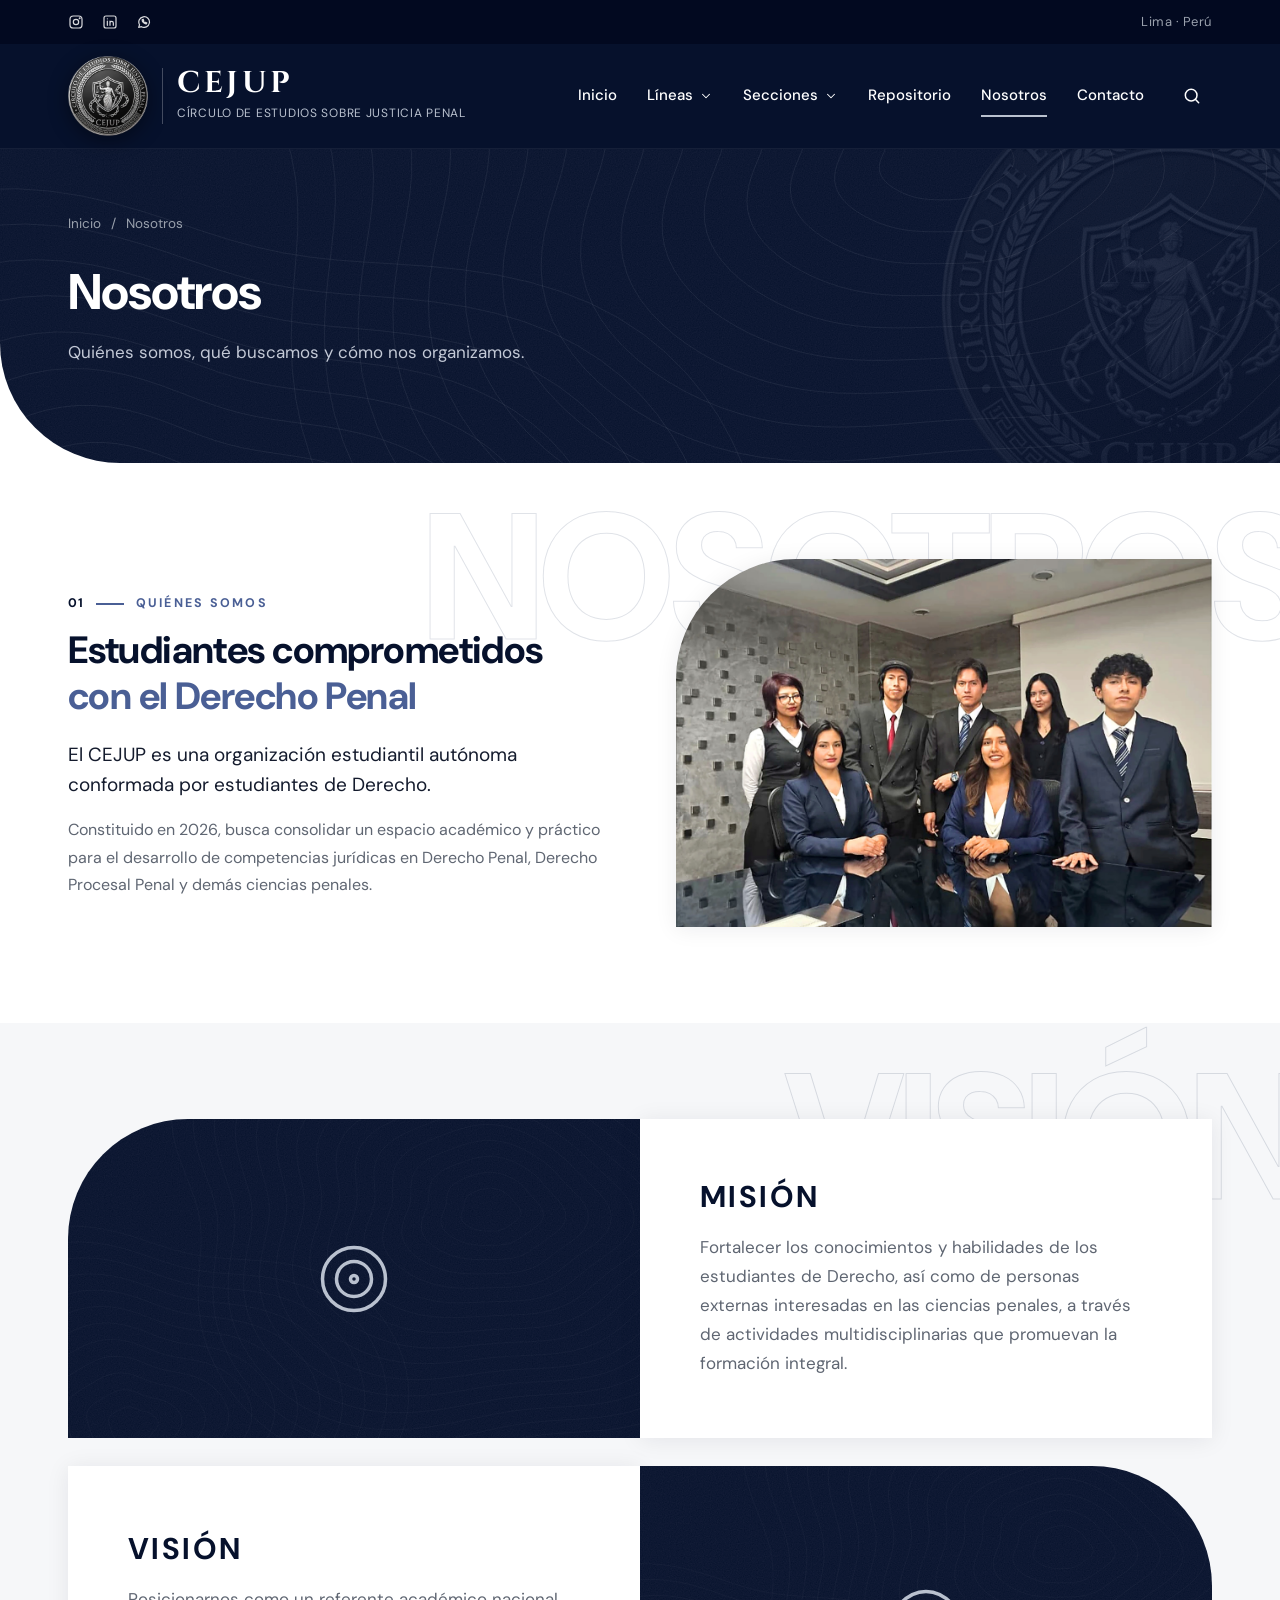
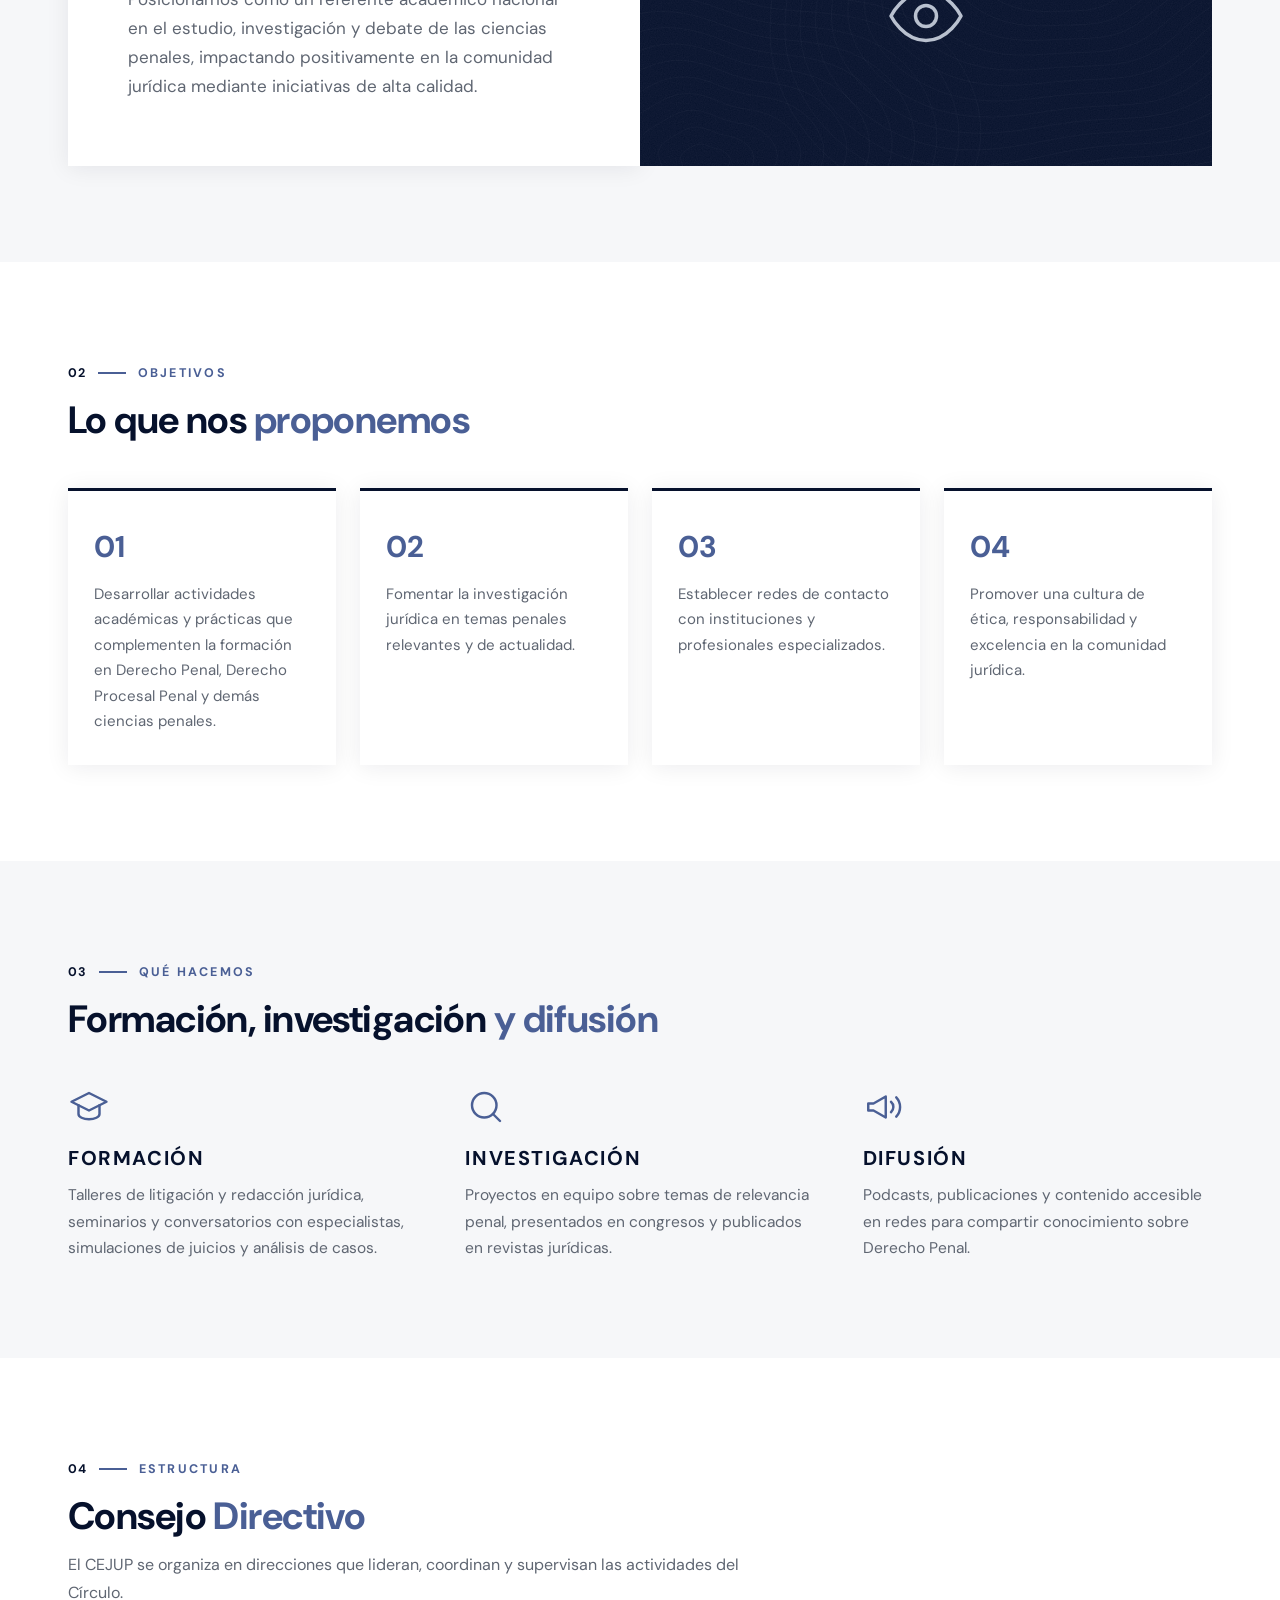
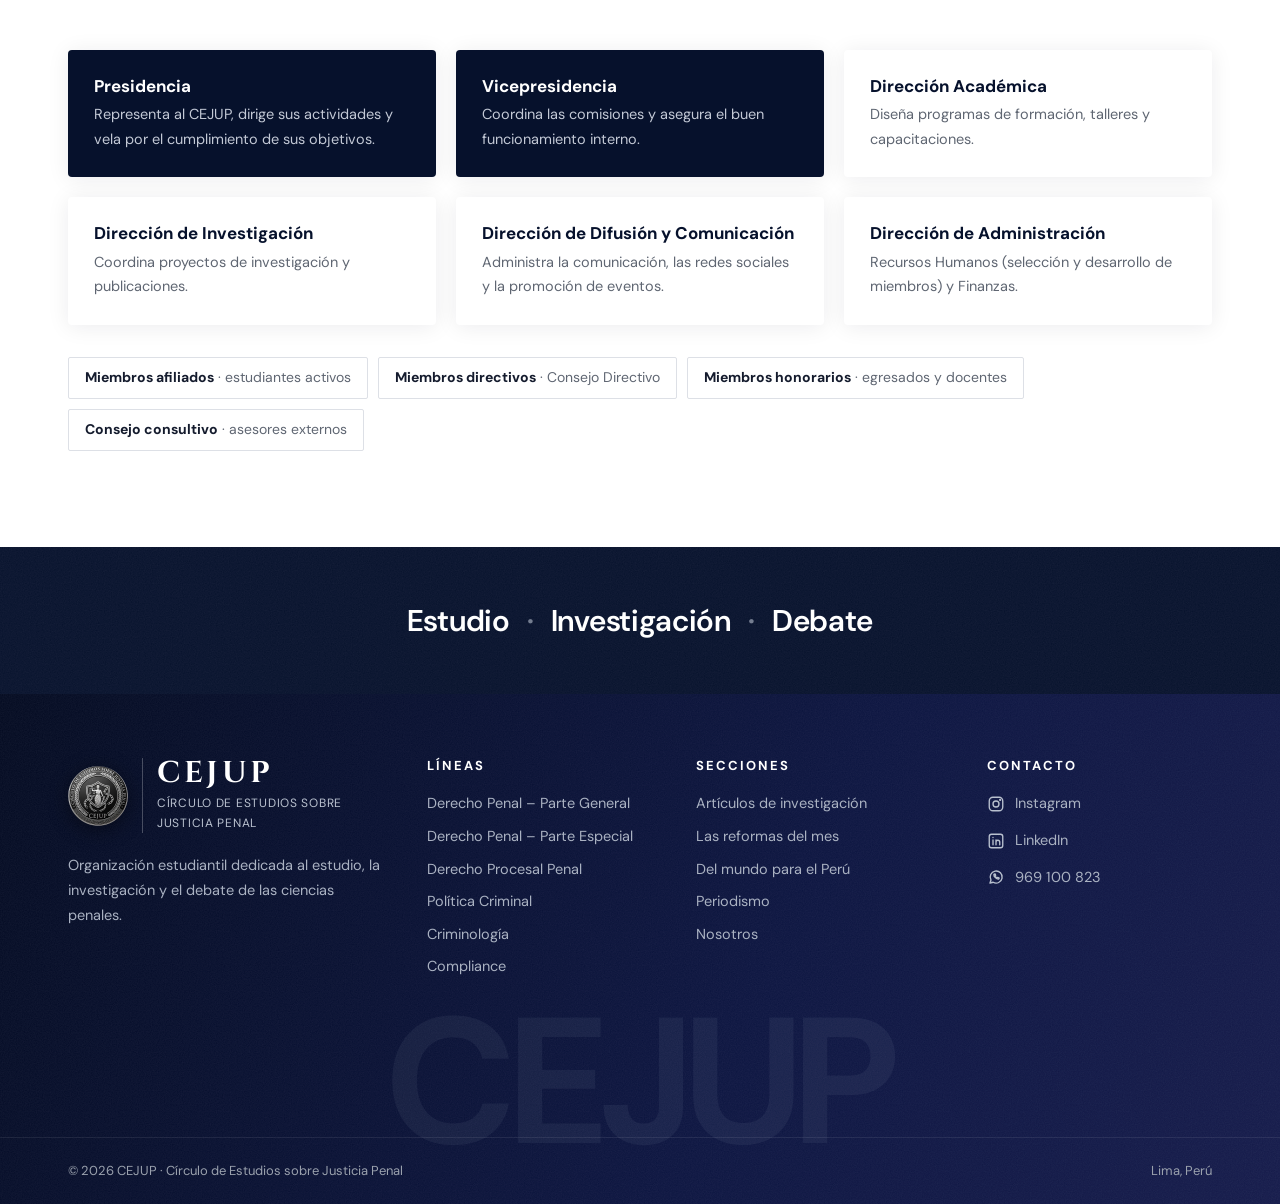
==== commit e8ca1c7a: "Textos ajustados y pie más casual - Panel destacado: «Productos académicos» - La sección comparada s" ====
--- a/nosotros.html
+++ b/nosotros.html
@@ -30,7 +30,7 @@
           <span class="eyebrow"><b>01</b>Quiénes somos</span>
           <h2>Estudiantes comprometidos <span>con el Derecho Penal</span></h2>
           <p class="big">El CEJUP es una organización estudiantil autónoma conformada por estudiantes de Derecho.</p>
-          <p>Constituido en 2026, busca consolidar un espacio académico y práctico para el desarrollo de competencias jurídicas en materia penal: Derecho Penal material y Derecho Procesal Penal.</p>
+          <p>Constituido en 2026, busca consolidar un espacio académico y práctico para el desarrollo de competencias jurídicas en Derecho Penal, Derecho Procesal Penal y demás ciencias penales.</p>
         </div>
         <figure class="team-photo">
           <img src="assets/img/equipo.jpg" alt="Integrantes del CEJUP" width="1280" height="720">
@@ -66,7 +66,7 @@
           </div>
         </div>
         <div class="goals">
-          <div class="goal"><p>Desarrollar actividades académicas y prácticas que complementen la formación en Derecho Penal material y Derecho Procesal Penal.</p></div>
+          <div class="goal"><p>Desarrollar actividades académicas y prácticas que complementen la formación en Derecho Penal, Derecho Procesal Penal y demás ciencias penales.</p></div>
           <div class="goal"><p>Fomentar la investigación jurídica en temas penales relevantes y de actualidad.</p></div>
           <div class="goal"><p>Establecer redes de contacto con instituciones y profesionales especializados.</p></div>
           <div class="goal"><p>Promover una cultura de ética, responsabilidad y excelencia en la comunidad jurídica.</p></div>
@@ -129,7 +129,7 @@
     </section>
 
     <div class="values">
-      <div class="wrap"><p>Ética · Responsabilidad · Excelencia</p></div>
+      <div class="wrap"><p>Estudio <i>·</i> Investigación <i>·</i> Debate</p></div>
     </div>
   </main>
 
--- a/assets/css/styles.css
+++ b/assets/css/styles.css
@@ -171,7 +171,7 @@
   position: absolute; inset: 0; margin: 0;
   border-top-left-radius: 140px; overflow: hidden; background: var(--navy-800);
 }
-.hero-photo img { width: 100%; height: 100%; object-fit: cover; object-position: 62% 68%; border-top-left-radius: inherit; }
+.hero-photo img { width: 100%; height: 100%; object-fit: cover; object-position: 50% 42%; border-top-left-radius: inherit; }
 .hero-photo::after { content: ""; position: absolute; inset: 0; background: linear-gradient(180deg, rgba(6, 17, 44, 0) 60%, rgba(6, 17, 44, .55)); }
 .hero-photo figcaption { position: absolute; z-index: 1; left: 40px; bottom: 28px; font-size: 12.5px; letter-spacing: .14em; text-transform: uppercase; color: var(--silver); }
 
@@ -290,7 +290,7 @@
 .about-grid .big { font-size: 19px; line-height: 1.6; color: var(--ink); }
 .about-grid .big + p { margin-top: 16px; color: var(--plomo-600); }
 .team-photo { margin: 0; border-top-left-radius: 120px; overflow: hidden; box-shadow: var(--shadow); }
-.team-photo img { width: 100%; aspect-ratio: 16 / 11; object-fit: cover; object-position: 62% 68%; }
+.team-photo img { width: 100%; aspect-ratio: 16 / 11; object-fit: cover; object-position: 50% 40%; }
 .seal-panel { aspect-ratio: 1; display: flex; align-items: center; justify-content: center; padding: 15%; background: var(--grano), var(--contornos) center / cover no-repeat, var(--navy-900); border-top-left-radius: 140px; border-bottom-right-radius: 140px; }
 .checks { list-style: none; margin: 22px 0 0; padding: 0; display: grid; gap: 12px; }
 .checks li { position: relative; padding-left: 32px; color: var(--plomo-600); }
@@ -330,8 +330,10 @@
 .chip { padding: 8px 16px; border-radius: 2px; border: 1px solid var(--plomo-200); font-size: 14px; color: var(--plomo-600); }
 .chip b { color: var(--ink); }
 
-.values { padding: 56px 0; background: var(--grano), var(--contornos) center / cover no-repeat, var(--navy-900); color: var(--white); text-align: center; }
-.values p { font-family: var(--font-brand); font-size: clamp(22px, 3vw, 34px); font-weight: 600; letter-spacing: .12em; color: var(--silver); }
+.values { padding: 48px 0; background: var(--grano), var(--navy-900); color: var(--white); text-align: center; }
+.values p { font-family: var(--font); font-size: clamp(22px, 2.6vw, 30px); font-weight: 600; letter-spacing: -.01em; color: var(--white); }
+
+.values p i { font-style: normal; color: var(--silver); opacity: .6; margin: 0 .35em; }
 
 /* ---------- Llamado a la acción ---------- */
 .cta { background: var(--grano), var(--contornos) center / cover no-repeat, var(--navy-800); color: var(--white); border-top-left-radius: 120px; padding: 64px 64px 64px 96px; display: grid; grid-template-columns: 1fr auto; gap: 32px; align-items: center; }
@@ -396,12 +398,18 @@
 .related a small { display: block; font-weight: 500; color: var(--plomo-400); margin-top: 4px; }
 
 /* ---------- Pie de página ---------- */
-.site-footer { background: var(--grano), linear-gradient(115deg, var(--navy-950) 0%, #0b1440 55%, #181a52 100%); color: #aab2c2; font-size: 14.5px; }
-.site-footer .foot-top { display: grid; grid-template-columns: 1.4fr 1fr 1.1fr 1fr; gap: 44px; padding-top: 72px; padding-bottom: 52px; }
+.site-footer {
+  position: relative; overflow: hidden; border-top-left-radius: 120px;
+  background: var(--grano), linear-gradient(115deg, var(--navy-950) 0%, #0b1440 60%, #141a4a 100%);
+  color: #aab2c2; font-size: 14.5px;
+}
+.site-footer > * { position: relative; }
+main:has(> .values:last-child) + .site-footer { border-top-left-radius: 0; }
+.site-footer .foot-top { display: grid; grid-template-columns: 1.4fr 1fr 1.1fr 1fr; gap: 44px; padding-top: 64px; padding-bottom: 28px; }
 .site-footer .brand img { width: 60px; height: 60px; }
 .site-footer .about { margin-top: 20px; max-width: 36ch; }
 .site-footer h4 { color: var(--white); font-size: 13px; letter-spacing: .16em; text-transform: uppercase; margin-bottom: 18px; }
-.site-footer ul { margin: 0; padding: 0; list-style: none; display: grid; gap: 10px; }
+.site-footer ul { margin: 0; padding: 0; list-style: none; display: grid; gap: 8px; }
 .site-footer a { text-decoration: none; transition: color .2s; }
 .site-footer a:hover { color: var(--white); }
 .site-footer .contact a { display: inline-flex; align-items: center; gap: 10px; }
@@ -450,7 +458,7 @@
 
 /* ---------- Cita ---------- */
 .quote-band { position: relative; overflow: hidden; background: var(--grano), var(--contornos) center / cover no-repeat, var(--navy-950); color: var(--white); text-align: center; padding: 110px 0; }
-.quote-band::before { content: ""; position: absolute; right: -160px; top: 50%; width: 520px; height: 520px; transform: translateY(-50%); background: url("../img/logo.webp") center / contain no-repeat; opacity: .06; filter: grayscale(1); }
+.quote-band::before { content: ""; position: absolute; right: -160px; top: 50%; width: 520px; height: 520px; margin-top: -260px; animation: girar 200s linear infinite; background: url("../img/logo.webp") center / contain no-repeat; opacity: .06; filter: grayscale(1); }
 .quote-band .wrap { position: relative; max-width: 980px; }
 .quote-mark { font-family: "Cormorant Garamond", Georgia, serif; font-size: 120px; line-height: .6; color: var(--silver); opacity: .6; display: block; margin-bottom: 18px; }
 .quote-band blockquote { margin: 0; font-family: "Cormorant Garamond", Georgia, serif; font-style: italic; font-weight: 500; font-size: clamp(28px, 3.6vw, 46px); line-height: 1.3; }
@@ -475,6 +483,8 @@
 }
 
 /* ---------- Movimiento de la portada ---------- */
+@keyframes girar { to { transform: rotate(360deg); } }
+@keyframes brillo { to { background-position: -200% 0; } }
 @keyframes subir { from { opacity: 0; transform: translateY(28px); } to { opacity: 1; transform: none; } }
 @keyframes revelar { from { opacity: 0; transform: translateX(60px); } to { opacity: 1; transform: none; } }
 @keyframes marquesina { to { transform: translateX(-50%); } }
@@ -484,6 +494,7 @@
   background: radial-gradient(520px circle at var(--mx, 30%) var(--my, 40%), rgba(120, 145, 220, .16), transparent 65%);
   transition: background .1s;
 }
+.hero::before { animation: girar 180s linear infinite; }
 .hero-text > * { animation: subir .9s cubic-bezier(.2, .7, .2, 1) both; }
 .hero-text > :nth-child(2) { animation-delay: .1s; }
 .hero-text > :nth-child(3) { animation-delay: .2s; }
@@ -538,7 +549,7 @@
 .page-hero::before {
   content: ""; position: absolute; right: -120px; top: 50%; width: 460px; height: 460px; margin-top: -230px;
   background: url("../img/logo.webp") center / contain no-repeat; opacity: .08; filter: grayscale(1);
-  pointer-events: none;
+  animation: girar 160s linear infinite; pointer-events: none;
 }
 .page-hero .wrap { position: relative; }
 
@@ -547,7 +558,7 @@
   grid-column: 1 / -1; position: relative; overflow: hidden; padding: 64px 56px 56px 64px;
   background: var(--grano), var(--contornos) center / cover no-repeat, var(--navy-900); color: var(--white); border-top-left-radius: 90px;
 }
-.coming-seal { position: absolute; right: -90px; bottom: -100px; width: 360px; height: 360px; opacity: .14; filter: grayscale(1); }
+.coming-seal { position: absolute; right: -90px; bottom: -100px; width: 360px; height: 360px; opacity: .14; filter: grayscale(1); animation: girar 120s linear infinite; }
 .coming .eyebrow { color: var(--silver); position: relative; }
 .coming h3 { position: relative; font-size: clamp(26px, 3vw, 38px); line-height: 1.15; max-width: 18ch; letter-spacing: -.015em; }
 .coming p { position: relative; margin-top: 16px; max-width: 54ch; color: #c3c9d6; }
@@ -559,14 +570,15 @@
 
 /* ---------- Pie con la marca ---------- */
 .foot-word {
-  font-family: var(--font); font-weight: 700; font-size: clamp(90px, 23vw, 360px); line-height: .78; letter-spacing: -.06em;
-  text-align: center; white-space: nowrap; overflow: hidden; user-select: none; padding-top: .04em; margin-bottom: -.12em;
-  color: transparent; background: linear-gradient(180deg, rgba(185, 193, 207, .22) 0%, rgba(185, 193, 207, .06) 55%, transparent 85%);
-  -webkit-background-clip: text; background-clip: text;
+  font-family: var(--font); font-weight: 700; font-size: clamp(72px, 14vw, 210px); line-height: .8; letter-spacing: -.03em;
+  text-align: center; white-space: nowrap; overflow: hidden; user-select: none; padding-top: 4px; margin-bottom: -.1em;
+  color: rgba(185, 193, 207, .07);
 }
 
 @media (prefers-reduced-motion: reduce) {
-    .hero-text > *, .hero-photo, }
+  .marquee-track, .hero::before, .page-hero::before, .coming-seal, .quote-band::before { animation: none; }
+  .hero-text > *, .hero-photo { animation: none; }
+}
 
 /* ---------- Títulos en dos tonos y numeración ---------- */
 .sec-head h2 span, .about-grid h2 span, .page-hero h1 span { color: var(--steel); }
@@ -672,5 +684,6 @@
   .tab { padding: 12px 12px; font-size: 14px; }
   .pdf-frame { display: none; }
   .pdf-mobile { display: block; }
-  .site-footer .foot-top { grid-template-columns: 1fr; gap: 34px; padding-top: 52px; padding-bottom: 36px; }
-}
+  .site-footer .foot-top { grid-template-columns: 1fr; gap: 30px; padding-top: 56px; padding-bottom: 24px; }
+  .site-footer { border-top-left-radius: 60px; }
+}
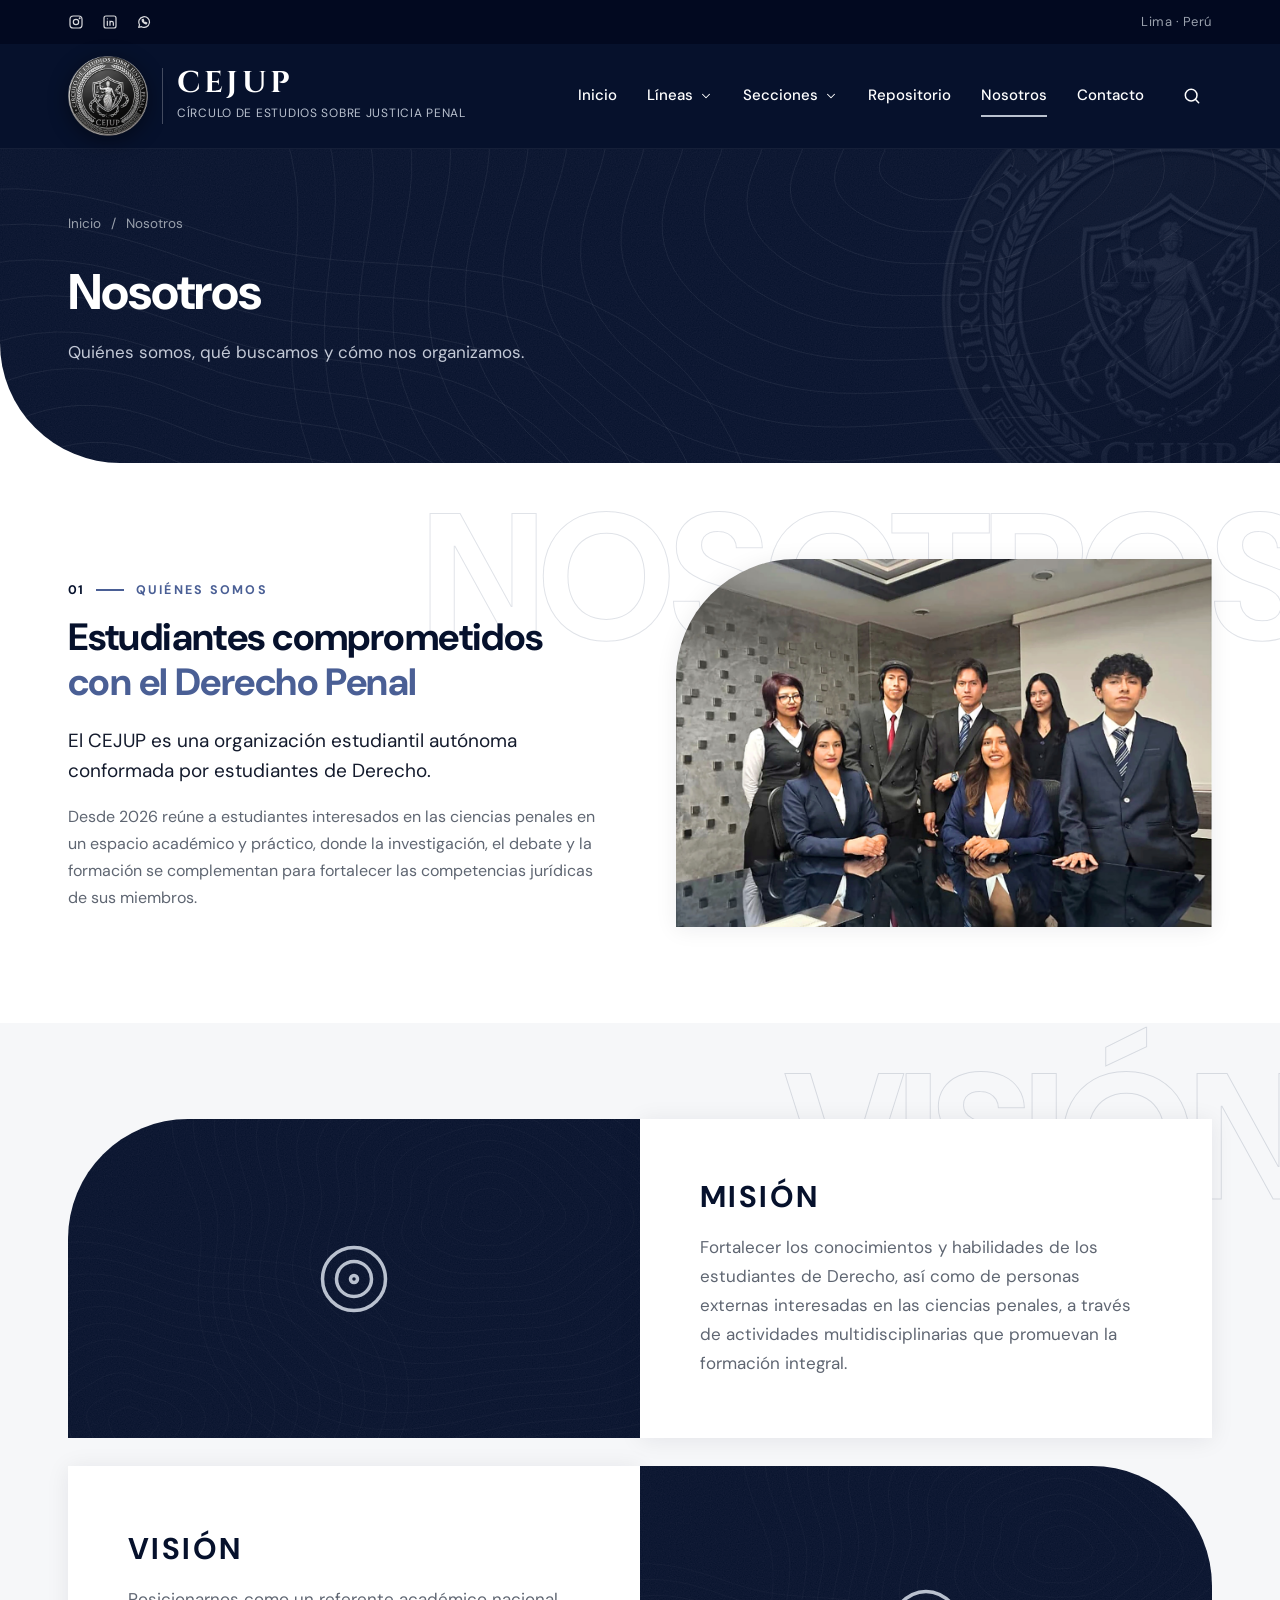
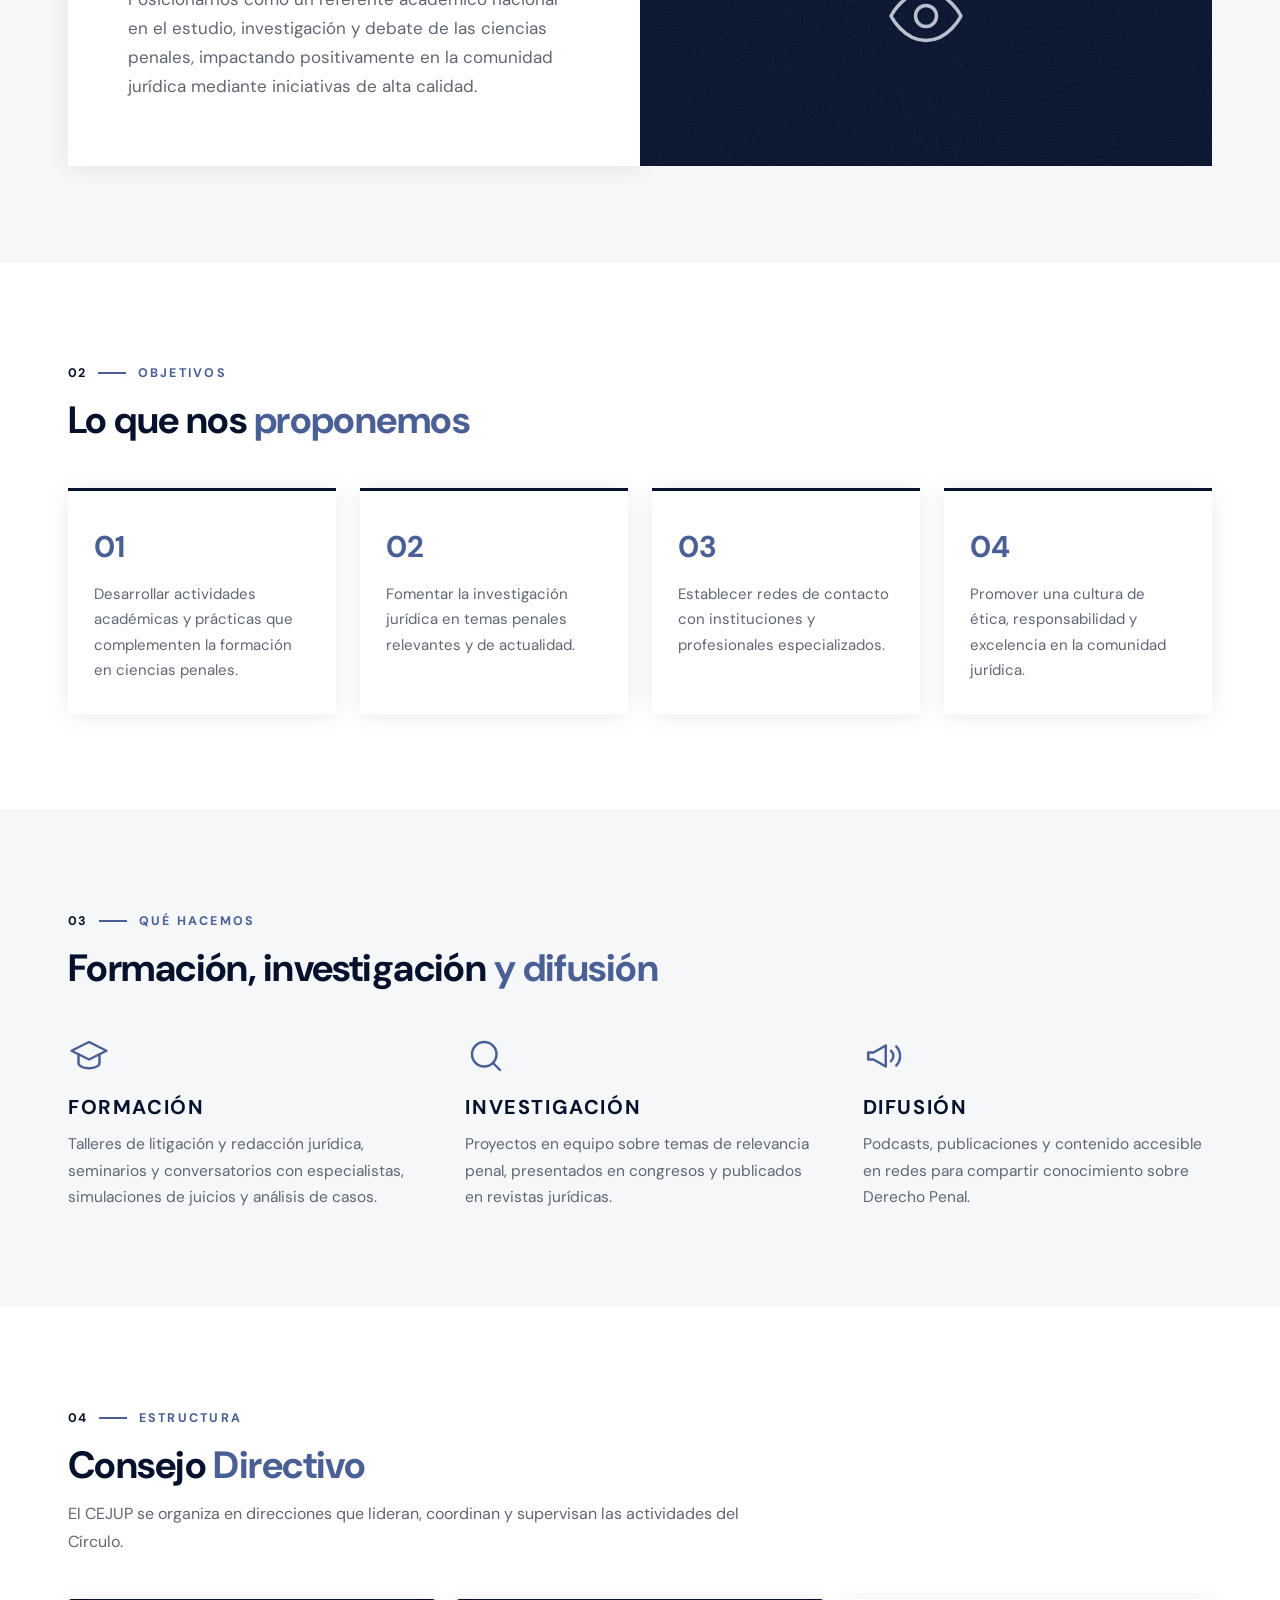
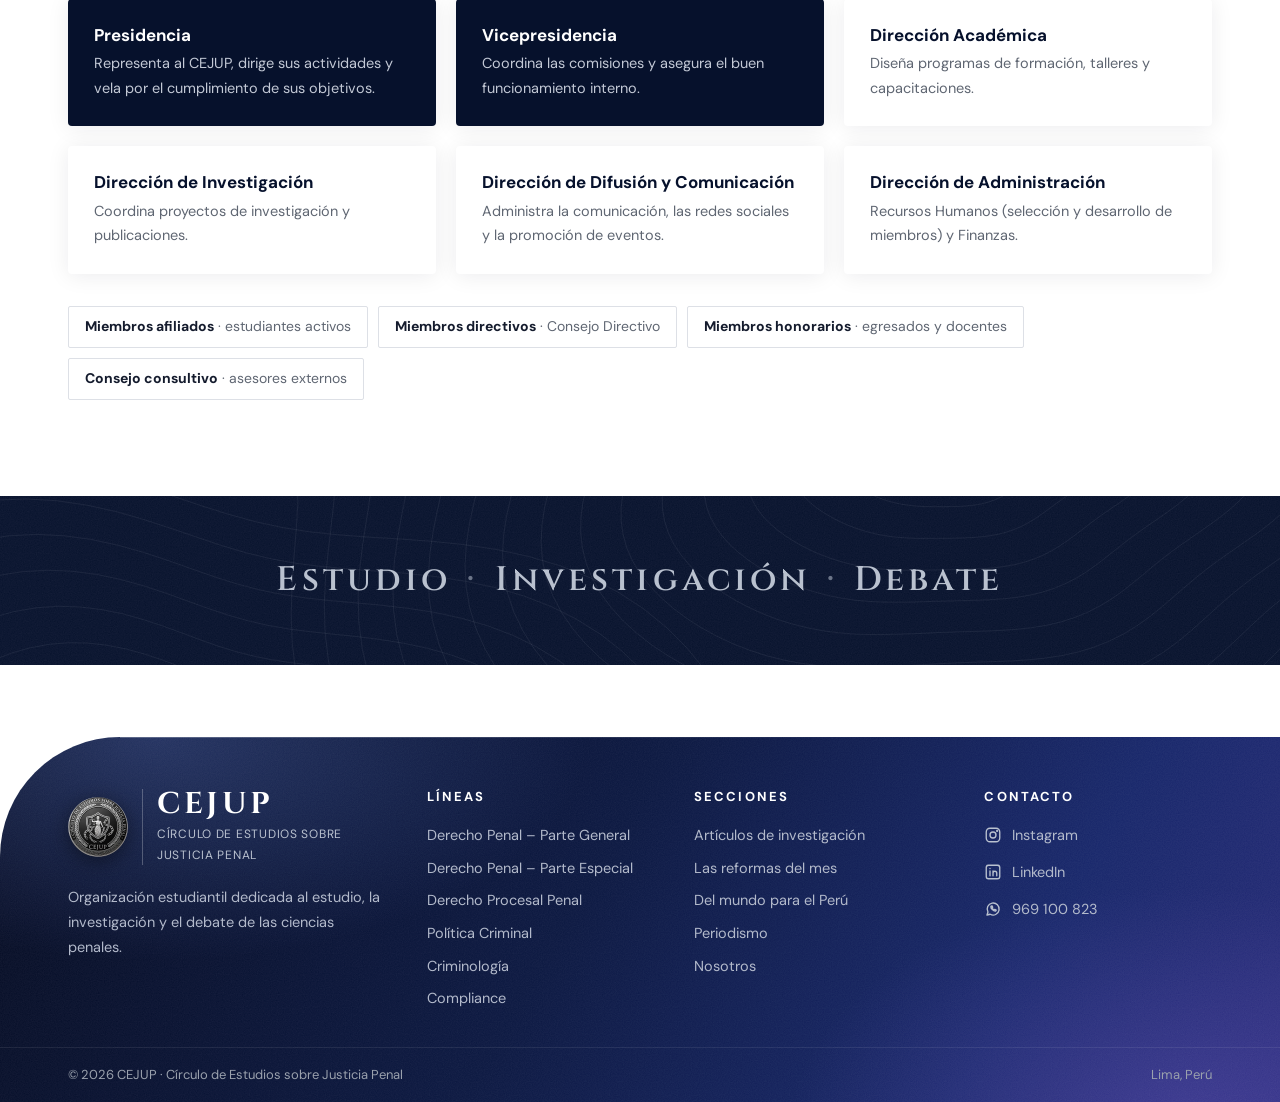
==== commit e8315f18: "Descripciones nuevas, franja de palabras separada y pie con degradado - Nuevas descripciones de las " ====
--- a/nosotros.html
+++ b/nosotros.html
@@ -10,7 +10,7 @@
   <link rel="preconnect" href="https://fonts.googleapis.com">
   <link rel="preconnect" href="https://fonts.gstatic.com" crossorigin>
   <link href="https://fonts.googleapis.com/css2?family=Cinzel:wght@600;700&family=Cormorant+Garamond:ital,wght@1,500&family=DM+Sans:opsz,wght@9..40,400;9..40,500;9..40,600;9..40,700&display=swap" rel="stylesheet">
-  <link rel="stylesheet" href="assets/css/styles.css">
+  <link rel="stylesheet" href="assets/css/styles.css?v=202610170150">
 </head>
 <body data-page="nosotros">
   <header id="site-header"></header>
@@ -30,7 +30,7 @@
           <span class="eyebrow"><b>01</b>Quiénes somos</span>
           <h2>Estudiantes comprometidos <span>con el Derecho Penal</span></h2>
           <p class="big">El CEJUP es una organización estudiantil autónoma conformada por estudiantes de Derecho.</p>
-          <p>Constituido en 2026, busca consolidar un espacio académico y práctico para el desarrollo de competencias jurídicas en Derecho Penal, Derecho Procesal Penal y demás ciencias penales.</p>
+          <p>Desde 2026 reúne a estudiantes interesados en las ciencias penales en un espacio académico y práctico, donde la investigación, el debate y la formación se complementan para fortalecer las competencias jurídicas de sus miembros.</p>
         </div>
         <figure class="team-photo">
           <img src="assets/img/equipo.jpg" alt="Integrantes del CEJUP" width="1280" height="720">
@@ -66,7 +66,7 @@
           </div>
         </div>
         <div class="goals">
-          <div class="goal"><p>Desarrollar actividades académicas y prácticas que complementen la formación en Derecho Penal, Derecho Procesal Penal y demás ciencias penales.</p></div>
+          <div class="goal"><p>Desarrollar actividades académicas y prácticas que complementen la formación en ciencias penales.</p></div>
           <div class="goal"><p>Fomentar la investigación jurídica en temas penales relevantes y de actualidad.</p></div>
           <div class="goal"><p>Establecer redes de contacto con instituciones y profesionales especializados.</p></div>
           <div class="goal"><p>Promover una cultura de ética, responsabilidad y excelencia en la comunidad jurídica.</p></div>
@@ -135,8 +135,8 @@
 
   <footer id="contacto"></footer>
 
-  <script src="data/estructura.js"></script>
-  <script src="data/publicaciones.js"></script>
-  <script src="assets/js/main.js"></script>
+  <script src="data/estructura.js?v=202610170150"></script>
+  <script src="data/publicaciones.js?v=202610170150"></script>
+  <script src="assets/js/main.js?v=202610170150"></script>
 </body>
 </html>
--- a/assets/css/styles.css
+++ b/assets/css/styles.css
@@ -330,10 +330,10 @@
 .chip { padding: 8px 16px; border-radius: 2px; border: 1px solid var(--plomo-200); font-size: 14px; color: var(--plomo-600); }
 .chip b { color: var(--ink); }
 
-.values { padding: 48px 0; background: var(--grano), var(--navy-900); color: var(--white); text-align: center; }
-.values p { font-family: var(--font); font-size: clamp(22px, 2.6vw, 30px); font-weight: 600; letter-spacing: -.01em; color: var(--white); }
-
-.values p i { font-style: normal; color: var(--silver); opacity: .6; margin: 0 .35em; }
+.values { padding: 56px 0; background: var(--grano), var(--contornos) center / cover no-repeat, var(--navy-900); color: var(--white); text-align: center; }
+.values p { font-family: var(--font-brand); font-size: clamp(22px, 3vw, 34px); font-weight: 600; letter-spacing: .12em; color: var(--silver); }
+
+.values p i { font-style: normal; opacity: .55; margin: 0 .1em; }
 
 /* ---------- Llamado a la acción ---------- */
 .cta { background: var(--grano), var(--contornos) center / cover no-repeat, var(--navy-800); color: var(--white); border-top-left-radius: 120px; padding: 64px 64px 64px 96px; display: grid; grid-template-columns: 1fr auto; gap: 32px; align-items: center; }
@@ -400,12 +400,17 @@
 /* ---------- Pie de página ---------- */
 .site-footer {
   position: relative; overflow: hidden; border-top-left-radius: 120px;
-  background: var(--grano), linear-gradient(115deg, var(--navy-950) 0%, #0b1440 60%, #141a4a 100%);
-  color: #aab2c2; font-size: 14.5px;
-}
+  background:
+    var(--grano),
+    radial-gradient(620px 320px at 12% 0%, rgba(84, 110, 190, .38), transparent 70%),
+    radial-gradient(560px 360px at 92% 110%, rgba(126, 96, 214, .30), transparent 70%),
+    linear-gradient(120deg, #040a20 0%, #0a1740 45%, #17266a 78%, #262a78 100%);
+  color: #b3bacb; font-size: 14.5px;
+}
+.site-footer::after { content: ""; position: absolute; left: 120px; right: 0; top: 0; height: 1px; background: linear-gradient(90deg, rgba(185, 193, 207, .35), transparent 70%); }
 .site-footer > * { position: relative; }
-main:has(> .values:last-child) + .site-footer { border-top-left-radius: 0; }
-.site-footer .foot-top { display: grid; grid-template-columns: 1.4fr 1fr 1.1fr 1fr; gap: 44px; padding-top: 64px; padding-bottom: 28px; }
+main:has(> .values:last-child) { padding-bottom: 72px; }
+.site-footer .foot-top { display: grid; grid-template-columns: 1.4fr 1fr 1.1fr 1fr; gap: 40px; padding-top: 52px; padding-bottom: 36px; }
 .site-footer .brand img { width: 60px; height: 60px; }
 .site-footer .about { margin-top: 20px; max-width: 36ch; }
 .site-footer h4 { color: var(--white); font-size: 13px; letter-spacing: .16em; text-transform: uppercase; margin-bottom: 18px; }
@@ -415,7 +420,7 @@
 .site-footer .contact a { display: inline-flex; align-items: center; gap: 10px; }
 .site-footer .contact .i { width: 18px; height: 18px; color: var(--silver); }
 .site-footer .foot-bottom { border-top: 1px solid rgba(255, 255, 255, .08); }
-.site-footer .foot-bottom .wrap { display: flex; flex-wrap: wrap; justify-content: space-between; gap: 8px; padding-top: 22px; padding-bottom: 22px; font-size: 13px; color: var(--plomo-400); }
+.site-footer .foot-bottom .wrap { display: flex; flex-wrap: wrap; justify-content: space-between; gap: 8px; padding-top: 16px; padding-bottom: 16px; font-size: 13px; color: var(--plomo-400); }
 
 /* ---------- Portada: sello, cifras y marca de agua ---------- */
 .hero::before {
@@ -569,11 +574,6 @@
 .empty-seal { width: 84px; height: 84px; margin: 0 auto 16px; }
 
 /* ---------- Pie con la marca ---------- */
-.foot-word {
-  font-family: var(--font); font-weight: 700; font-size: clamp(72px, 14vw, 210px); line-height: .8; letter-spacing: -.03em;
-  text-align: center; white-space: nowrap; overflow: hidden; user-select: none; padding-top: 4px; margin-bottom: -.1em;
-  color: rgba(185, 193, 207, .07);
-}
 
 @media (prefers-reduced-motion: reduce) {
   .marquee-track, .hero::before, .page-hero::before, .coming-seal, .quote-band::before { animation: none; }
@@ -684,6 +684,7 @@
   .tab { padding: 12px 12px; font-size: 14px; }
   .pdf-frame { display: none; }
   .pdf-mobile { display: block; }
-  .site-footer .foot-top { grid-template-columns: 1fr; gap: 30px; padding-top: 56px; padding-bottom: 24px; }
+  .site-footer .foot-top { grid-template-columns: 1fr; gap: 26px; padding-top: 48px; padding-bottom: 24px; }
+  .site-footer::after { left: 60px; }
   .site-footer { border-top-left-radius: 60px; }
 }
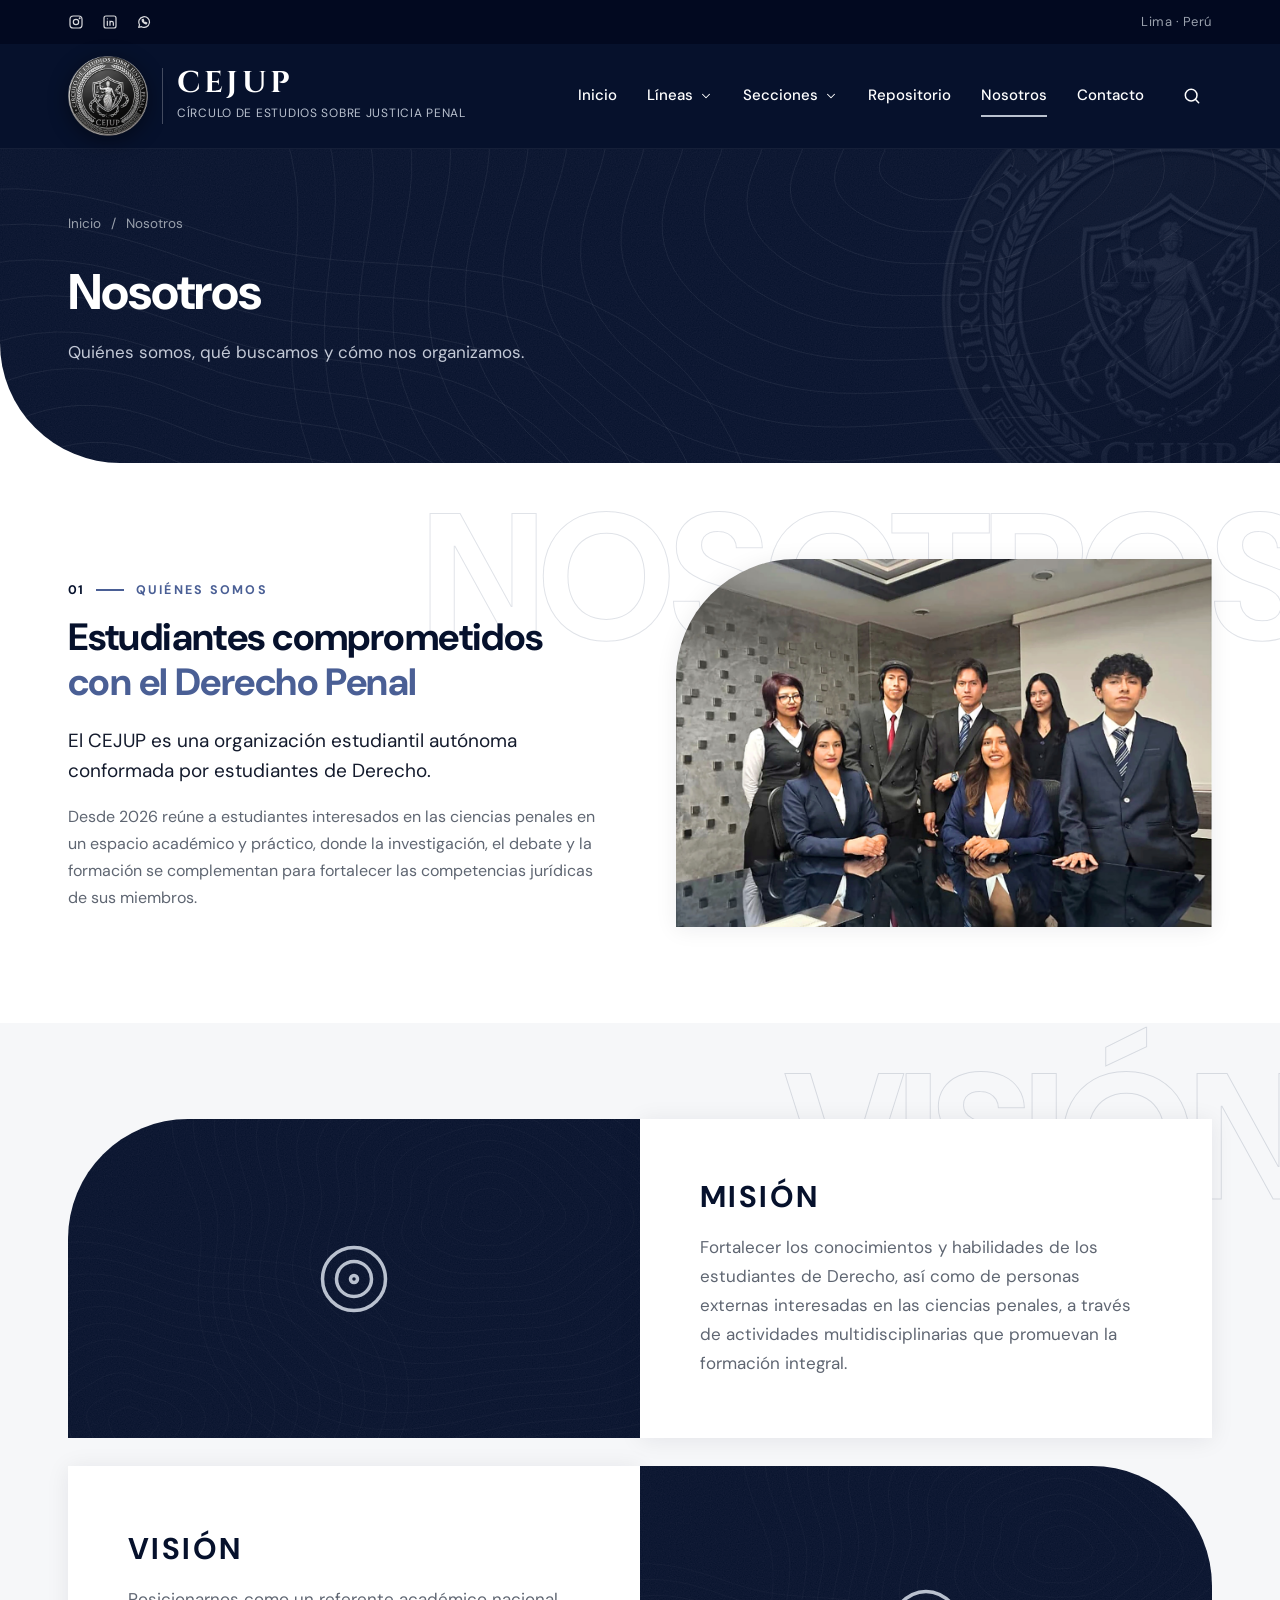
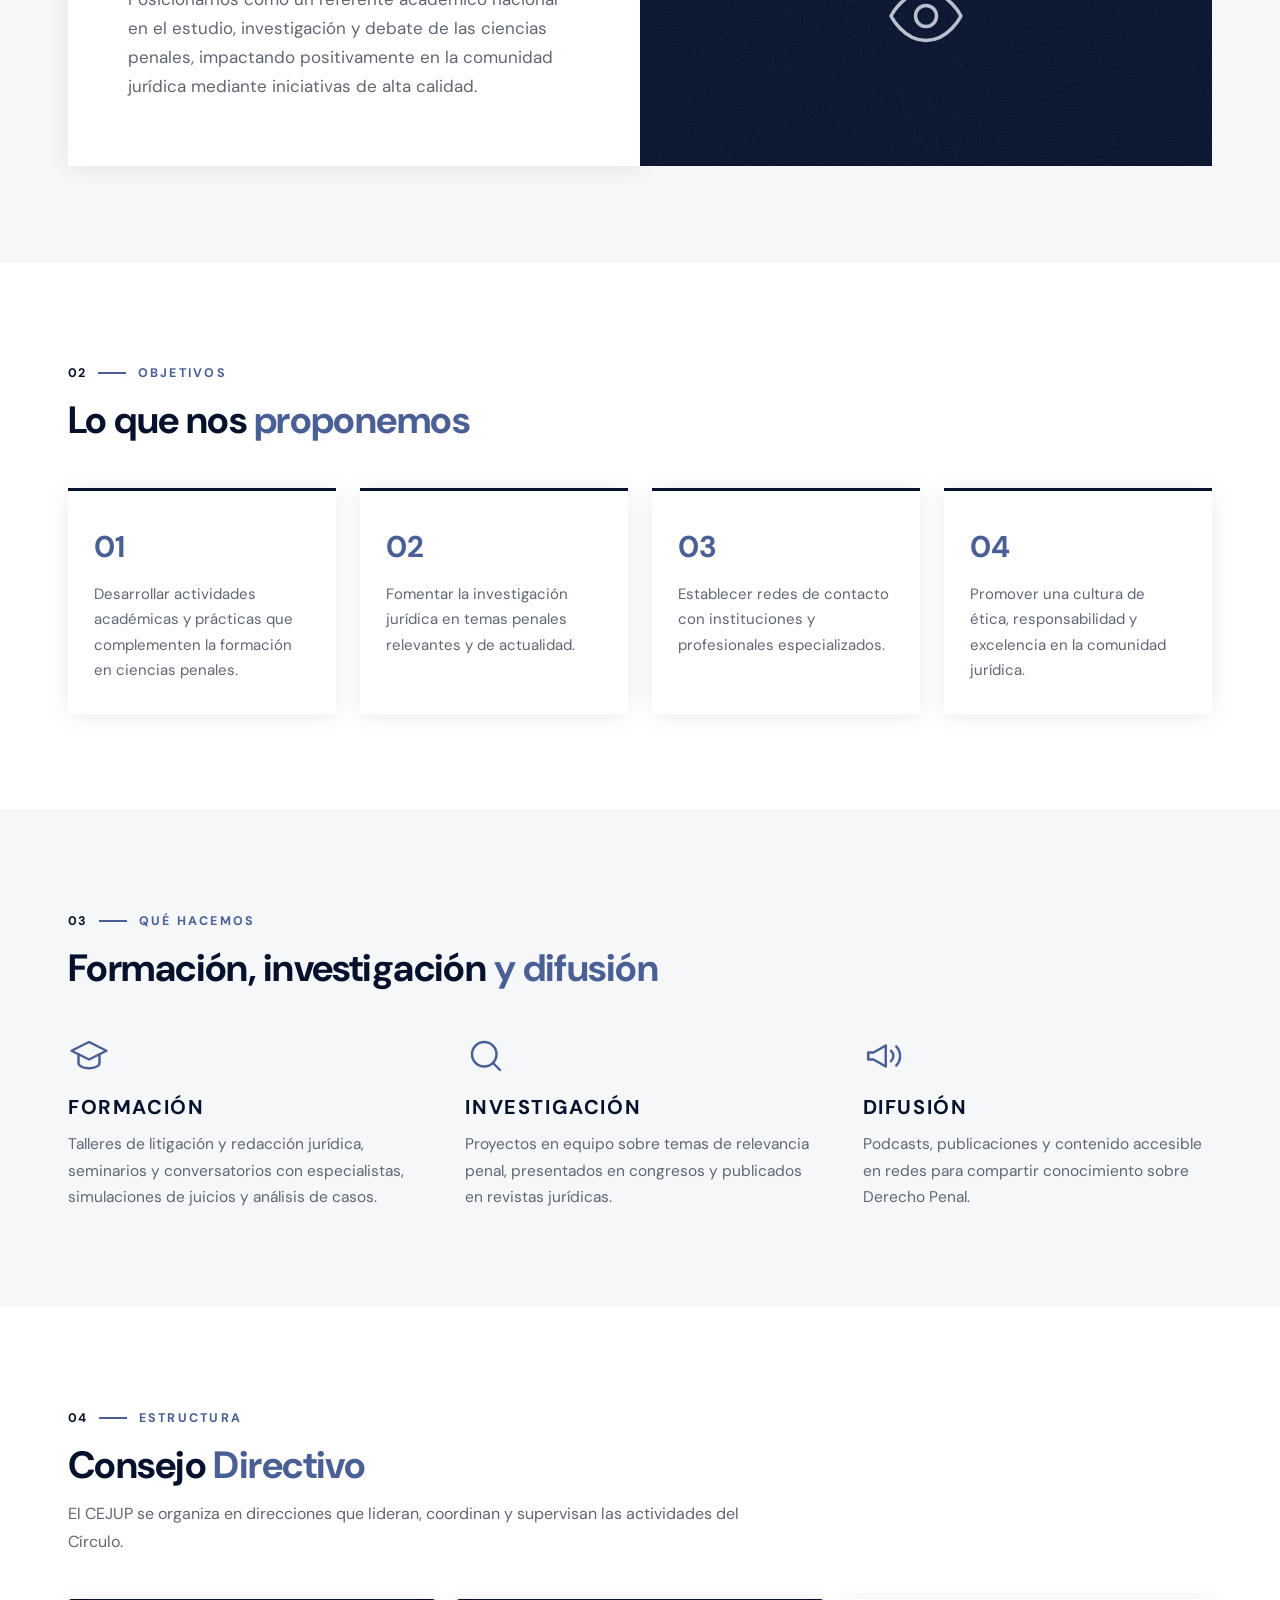
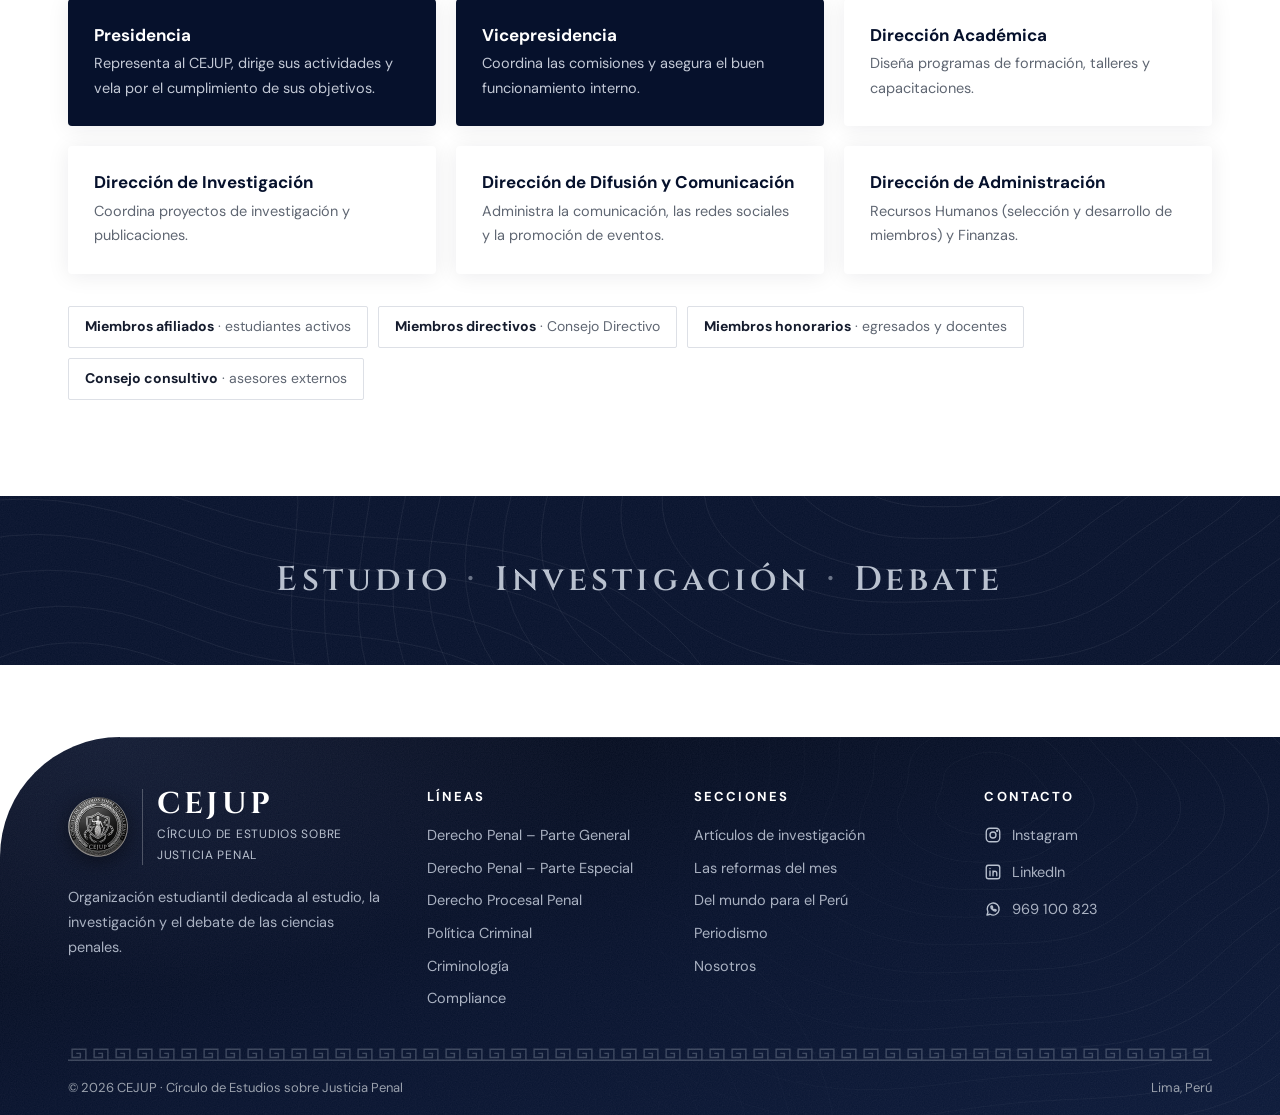
==== commit b3449258: "Pie en azul oscuro con contornos tenues y greca del sello Co-Authored-By: Claude Opus 5.5 <noreply@a" ====
--- a/nosotros.html
+++ b/nosotros.html
@@ -10,7 +10,7 @@
   <link rel="preconnect" href="https://fonts.googleapis.com">
   <link rel="preconnect" href="https://fonts.gstatic.com" crossorigin>
   <link href="https://fonts.googleapis.com/css2?family=Cinzel:wght@600;700&family=Cormorant+Garamond:ital,wght@1,500&family=DM+Sans:opsz,wght@9..40,400;9..40,500;9..40,600;9..40,700&display=swap" rel="stylesheet">
-  <link rel="stylesheet" href="assets/css/styles.css?v=202610170150">
+  <link rel="stylesheet" href="assets/css/styles.css?v=202610170156">
 </head>
 <body data-page="nosotros">
   <header id="site-header"></header>
@@ -135,8 +135,8 @@
 
   <footer id="contacto"></footer>
 
-  <script src="data/estructura.js?v=202610170150"></script>
-  <script src="data/publicaciones.js?v=202610170150"></script>
-  <script src="assets/js/main.js?v=202610170150"></script>
+  <script src="data/estructura.js?v=202610170156"></script>
+  <script src="data/publicaciones.js?v=202610170156"></script>
+  <script src="assets/js/main.js?v=202610170156"></script>
 </body>
 </html>
--- a/assets/css/styles.css
+++ b/assets/css/styles.css
@@ -402,12 +402,17 @@
   position: relative; overflow: hidden; border-top-left-radius: 120px;
   background:
     var(--grano),
-    radial-gradient(620px 320px at 12% 0%, rgba(84, 110, 190, .38), transparent 70%),
-    radial-gradient(560px 360px at 92% 110%, rgba(126, 96, 214, .30), transparent 70%),
-    linear-gradient(120deg, #040a20 0%, #0a1740 45%, #17266a 78%, #262a78 100%);
-  color: #b3bacb; font-size: 14.5px;
-}
-.site-footer::after { content: ""; position: absolute; left: 120px; right: 0; top: 0; height: 1px; background: linear-gradient(90deg, rgba(185, 193, 207, .35), transparent 70%); }
+    radial-gradient(720px 360px at 8% 0%, rgba(74, 95, 149, .22), transparent 70%),
+    linear-gradient(165deg, #030817 0%, #06112c 52%, #0a1838 100%);
+  color: #aab2c2; font-size: 14.5px;
+}
+.site-footer::before {
+  content: ""; position: absolute; inset: 0; pointer-events: none;
+  background: var(--contornos) right center / 1100px auto no-repeat;
+  -webkit-mask-image: linear-gradient(to left, #000 0%, transparent 62%); mask-image: linear-gradient(to left, #000 0%, transparent 62%);
+}
+.site-footer::after { content: ""; position: absolute; left: 120px; right: 0; top: 0; height: 1px; background: linear-gradient(90deg, rgba(185, 193, 207, .3), transparent 70%); }
+.site-footer .greca { height: 14px; background: url("data:image/svg+xml,%3Csvg xmlns='http://www.w3.org/2000/svg' width='16' height='10' viewBox='0 0 16 10'%3E%3Cpath d='M0 9.5H16M13 9.5V1.5H3V7.5H9V4.5H6' fill='none' stroke='%23b9c1cf' stroke-opacity='.32' stroke-width='1'/%3E%3C/svg%3E") left center / 22px 14px repeat-x; opacity: .9; }
 .site-footer > * { position: relative; }
 main:has(> .values:last-child) { padding-bottom: 72px; }
 .site-footer .foot-top { display: grid; grid-template-columns: 1.4fr 1fr 1.1fr 1fr; gap: 40px; padding-top: 52px; padding-bottom: 36px; }
@@ -419,7 +424,7 @@
 .site-footer a:hover { color: var(--white); }
 .site-footer .contact a { display: inline-flex; align-items: center; gap: 10px; }
 .site-footer .contact .i { width: 18px; height: 18px; color: var(--silver); }
-.site-footer .foot-bottom { border-top: 1px solid rgba(255, 255, 255, .08); }
+.site-footer .foot-bottom { border-top: 0; }
 .site-footer .foot-bottom .wrap { display: flex; flex-wrap: wrap; justify-content: space-between; gap: 8px; padding-top: 16px; padding-bottom: 16px; font-size: 13px; color: var(--plomo-400); }
 
 /* ---------- Portada: sello, cifras y marca de agua ---------- */
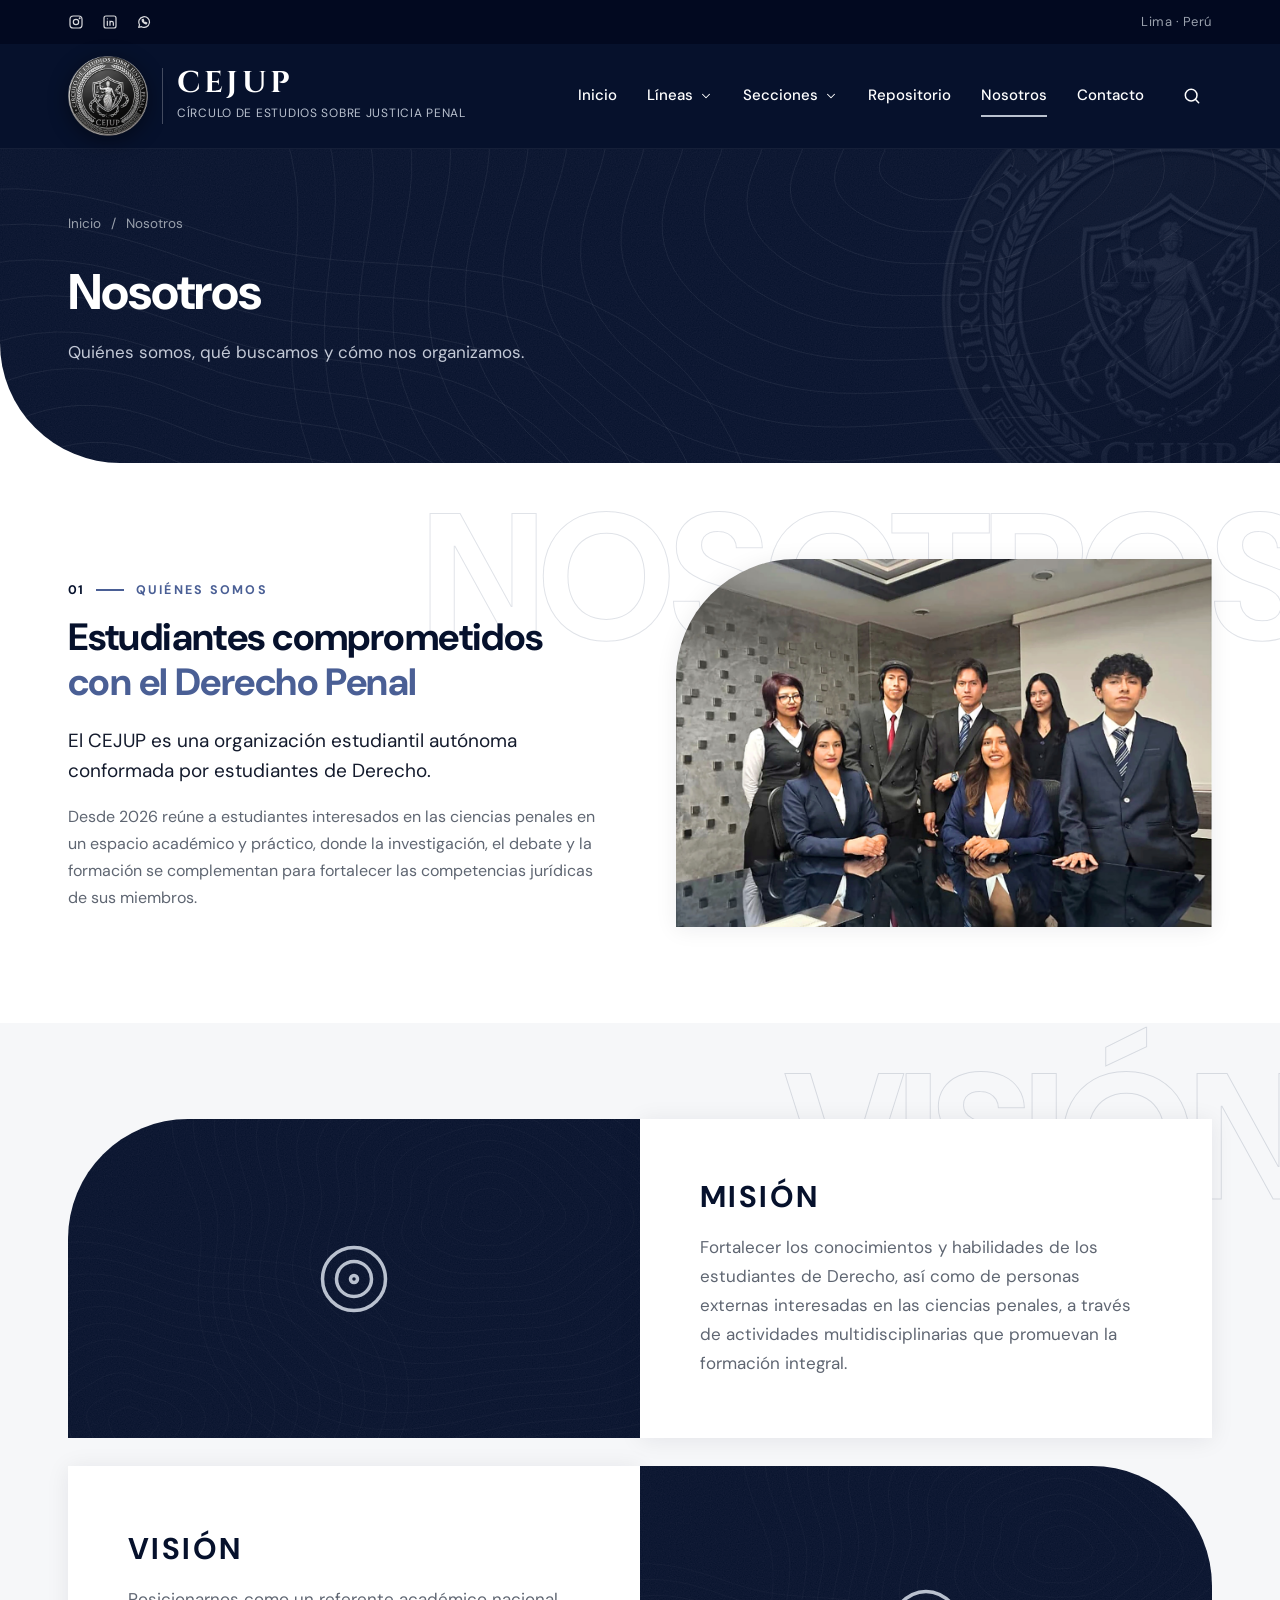
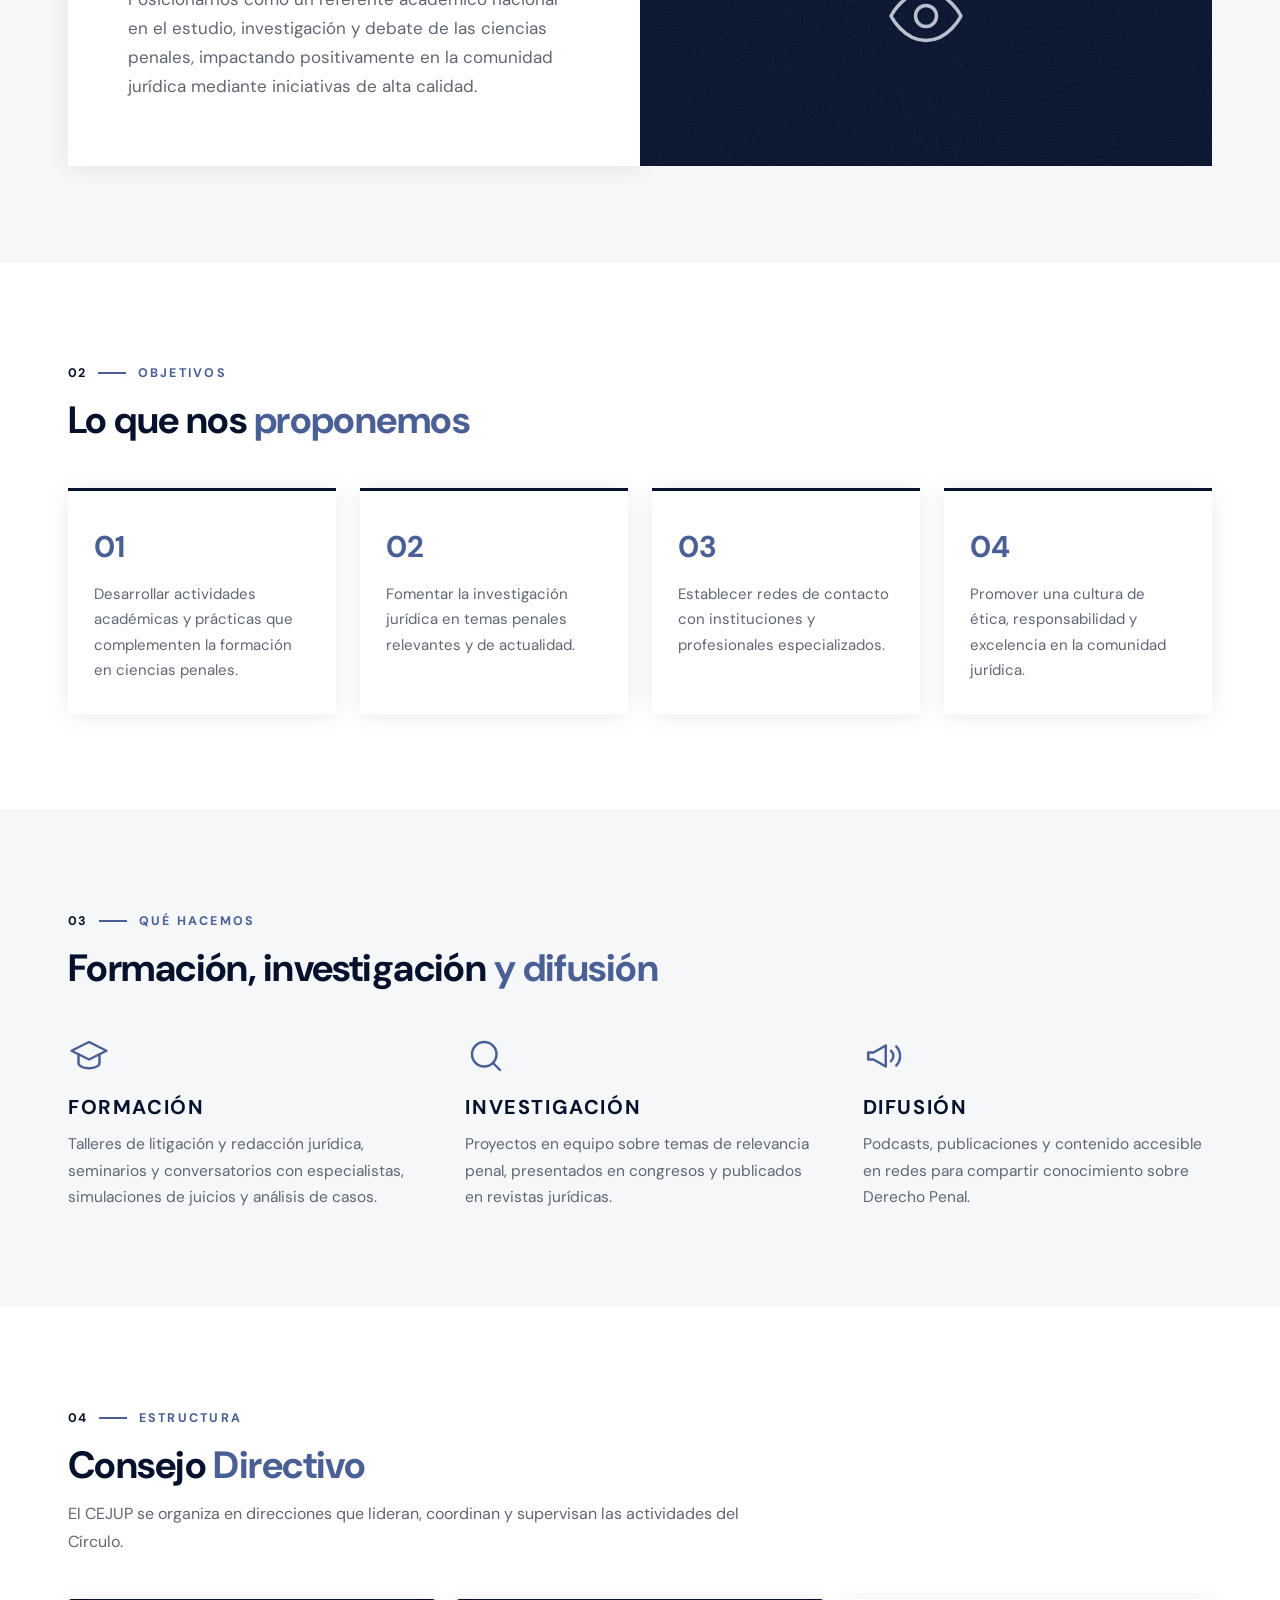
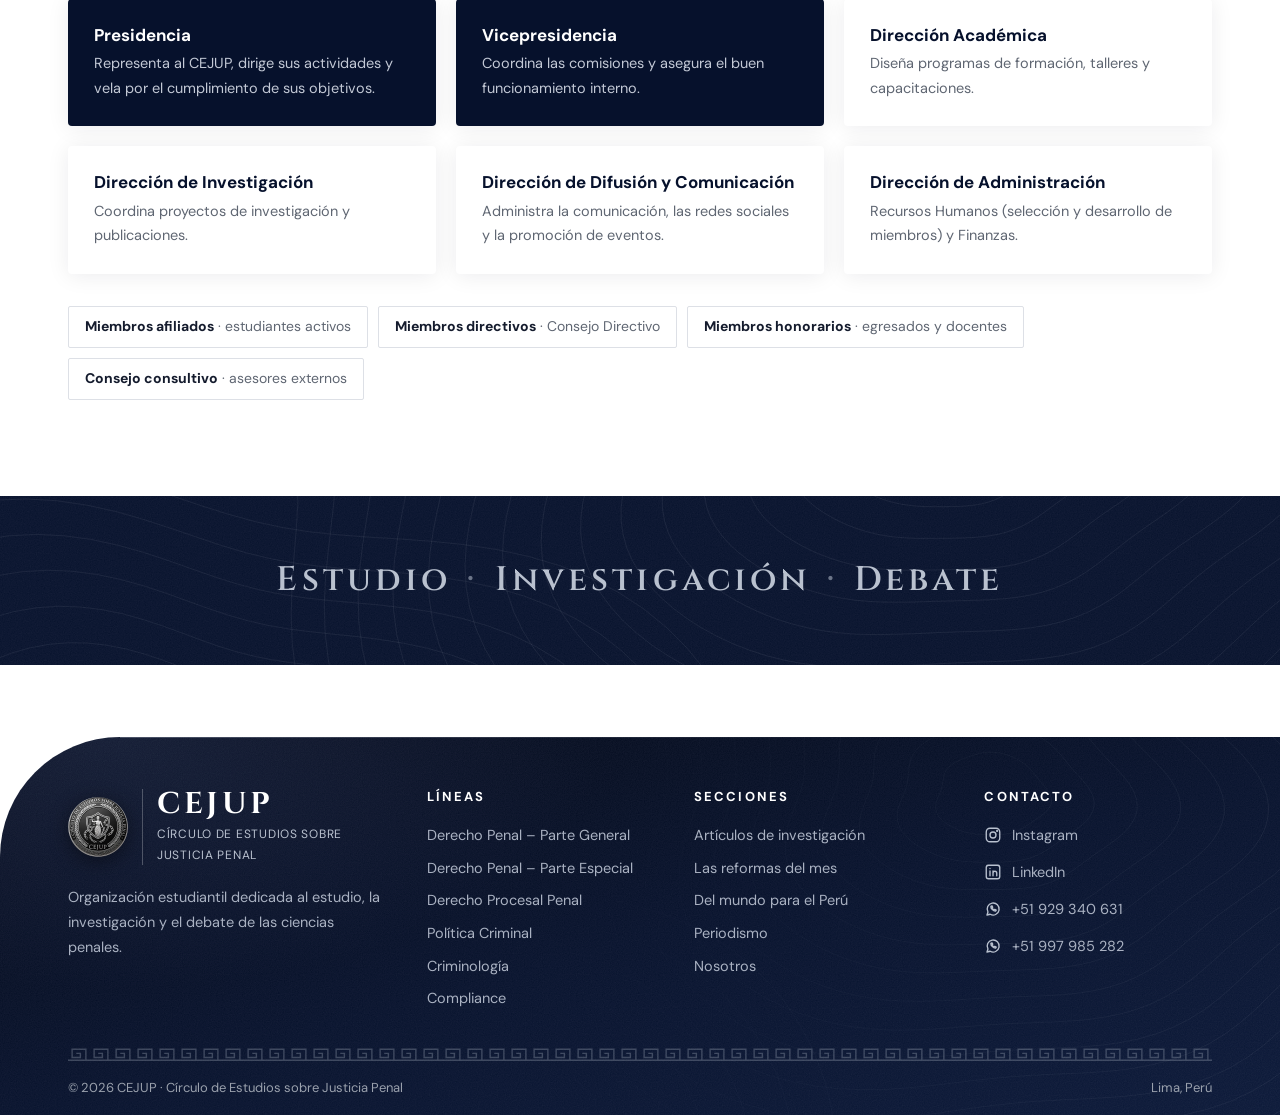
==== commit 5a62bb3b: "Nuevos números de contacto Se reemplaza el 969 100 823 por +51 929 340 631 y +51 997 985 282. El pri" ====
--- a/nosotros.html
+++ b/nosotros.html
@@ -10,7 +10,7 @@
   <link rel="preconnect" href="https://fonts.googleapis.com">
   <link rel="preconnect" href="https://fonts.gstatic.com" crossorigin>
   <link href="https://fonts.googleapis.com/css2?family=Cinzel:wght@600;700&family=Cormorant+Garamond:ital,wght@1,500&family=DM+Sans:opsz,wght@9..40,400;9..40,500;9..40,600;9..40,700&display=swap" rel="stylesheet">
-  <link rel="stylesheet" href="assets/css/styles.css?v=202610170156">
+  <link rel="stylesheet" href="assets/css/styles.css?v=202610170159">
 </head>
 <body data-page="nosotros">
   <header id="site-header"></header>
@@ -135,8 +135,8 @@
 
   <footer id="contacto"></footer>
 
-  <script src="data/estructura.js?v=202610170156"></script>
-  <script src="data/publicaciones.js?v=202610170156"></script>
-  <script src="assets/js/main.js?v=202610170156"></script>
+  <script src="data/estructura.js?v=202610170159"></script>
+  <script src="data/publicaciones.js?v=202610170159"></script>
+  <script src="assets/js/main.js?v=202610170159"></script>
 </body>
 </html>
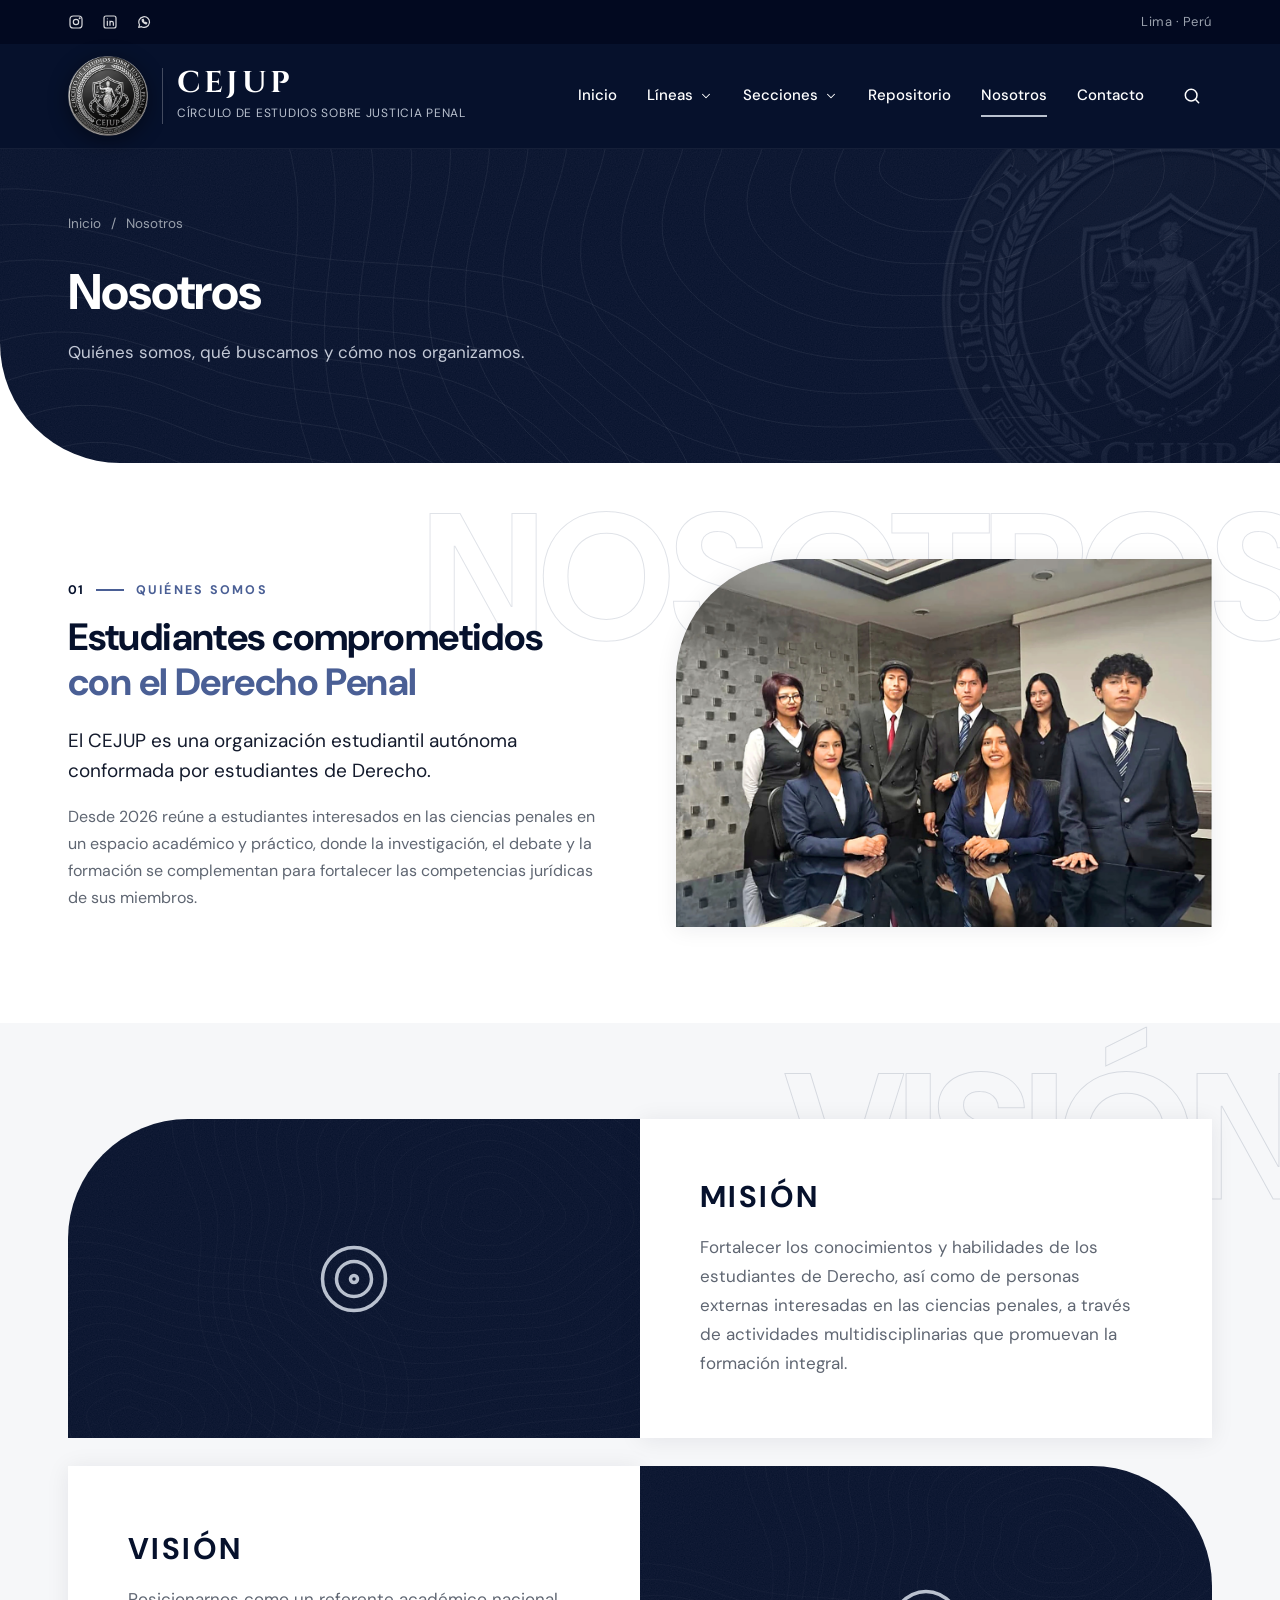
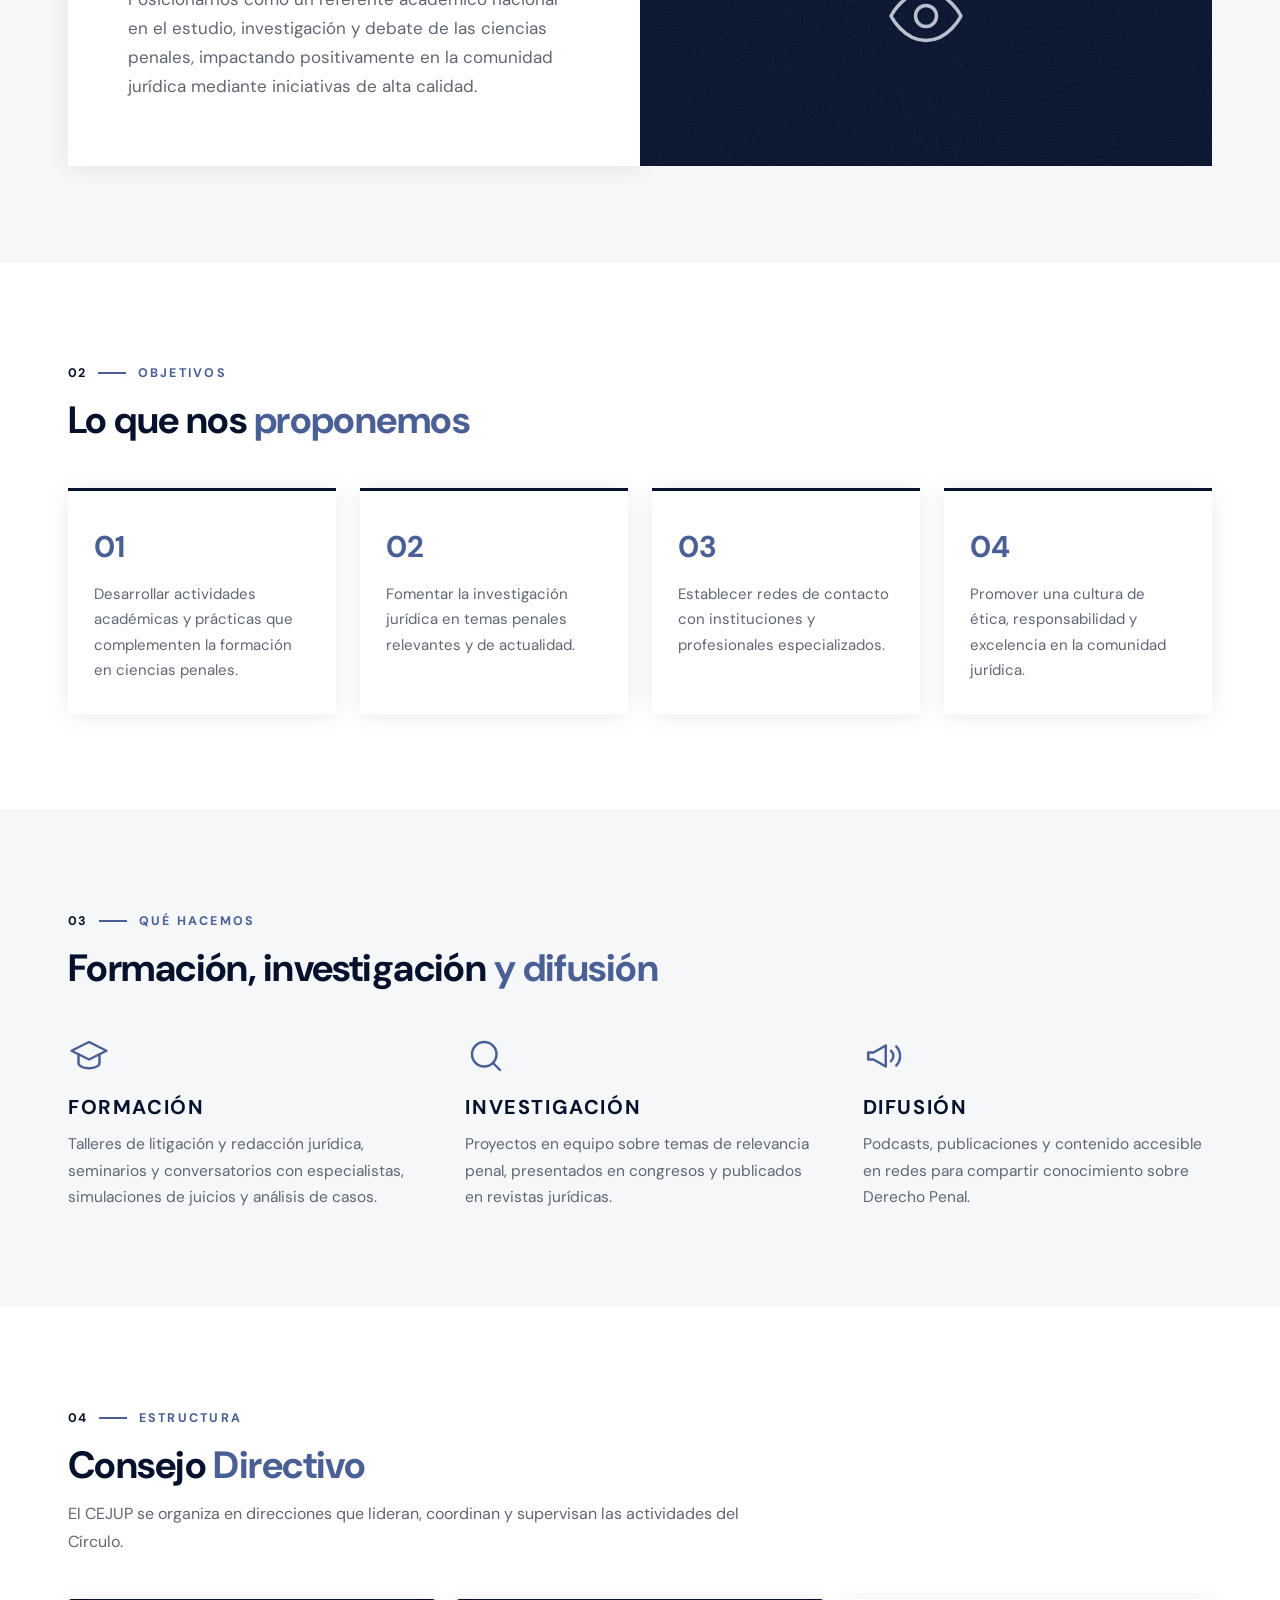
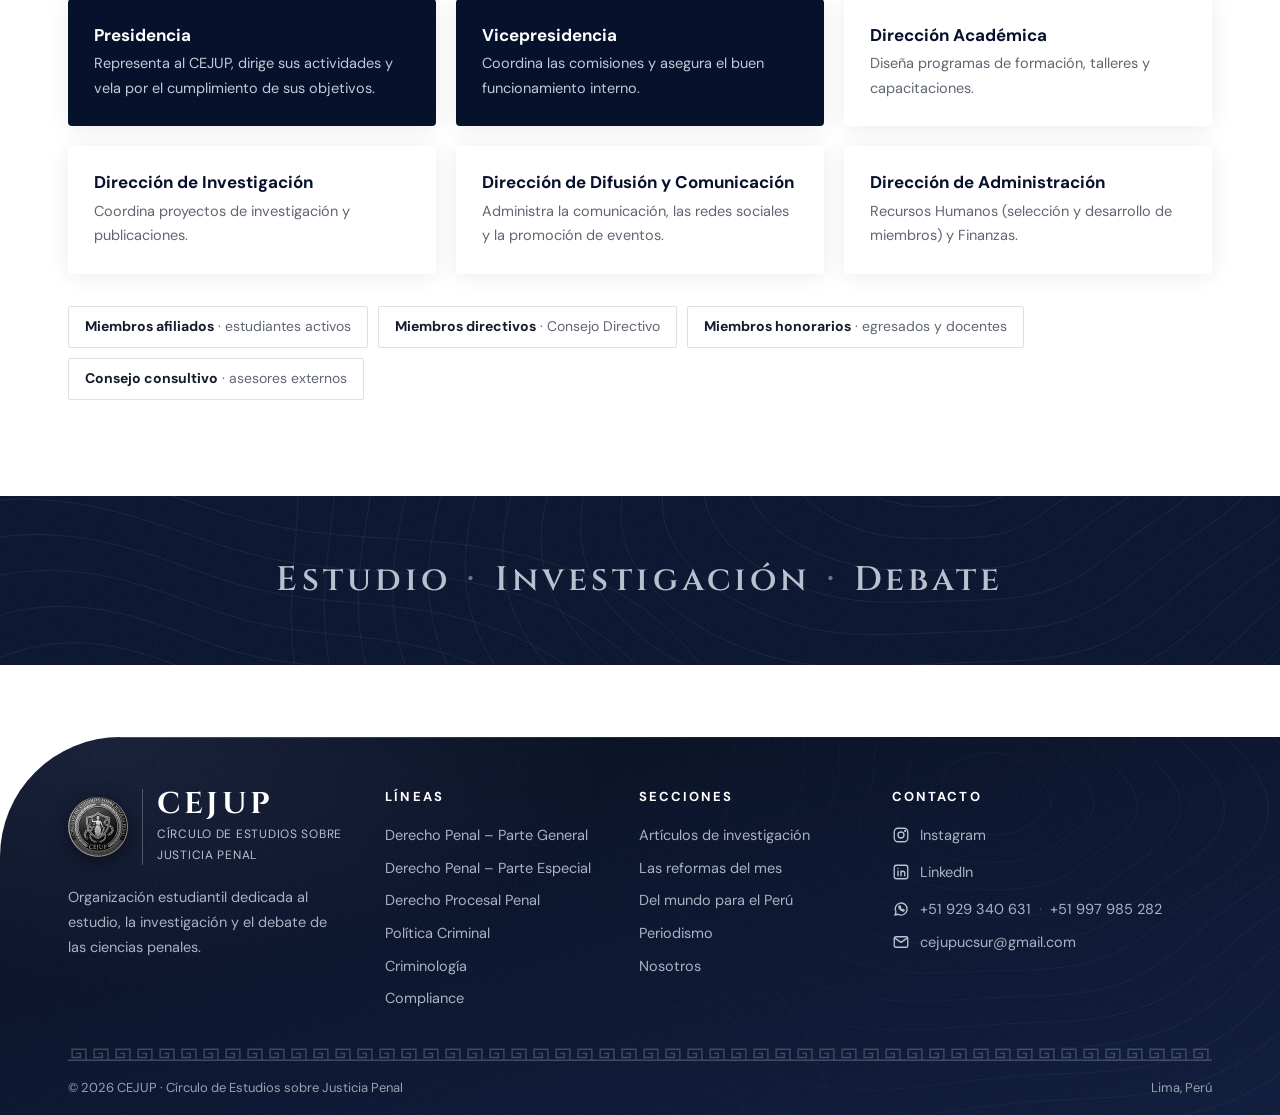
==== commit 7afb4f05: "Números en una línea y correo de contacto - Los dos WhatsApp aparecen juntos en una sola línea - Se " ====
--- a/nosotros.html
+++ b/nosotros.html
@@ -10,7 +10,7 @@
   <link rel="preconnect" href="https://fonts.googleapis.com">
   <link rel="preconnect" href="https://fonts.gstatic.com" crossorigin>
   <link href="https://fonts.googleapis.com/css2?family=Cinzel:wght@600;700&family=Cormorant+Garamond:ital,wght@1,500&family=DM+Sans:opsz,wght@9..40,400;9..40,500;9..40,600;9..40,700&display=swap" rel="stylesheet">
-  <link rel="stylesheet" href="assets/css/styles.css?v=202610170159">
+  <link rel="stylesheet" href="assets/css/styles.css?v=202610170201">
 </head>
 <body data-page="nosotros">
   <header id="site-header"></header>
@@ -135,8 +135,8 @@
 
   <footer id="contacto"></footer>
 
-  <script src="data/estructura.js?v=202610170159"></script>
-  <script src="data/publicaciones.js?v=202610170159"></script>
-  <script src="assets/js/main.js?v=202610170159"></script>
+  <script src="data/estructura.js?v=202610170201"></script>
+  <script src="data/publicaciones.js?v=202610170201"></script>
+  <script src="assets/js/main.js?v=202610170201"></script>
 </body>
 </html>
--- a/assets/css/styles.css
+++ b/assets/css/styles.css
@@ -415,7 +415,7 @@
 .site-footer .greca { height: 14px; background: url("data:image/svg+xml,%3Csvg xmlns='http://www.w3.org/2000/svg' width='16' height='10' viewBox='0 0 16 10'%3E%3Cpath d='M0 9.5H16M13 9.5V1.5H3V7.5H9V4.5H6' fill='none' stroke='%23b9c1cf' stroke-opacity='.32' stroke-width='1'/%3E%3C/svg%3E") left center / 22px 14px repeat-x; opacity: .9; }
 .site-footer > * { position: relative; }
 main:has(> .values:last-child) { padding-bottom: 72px; }
-.site-footer .foot-top { display: grid; grid-template-columns: 1.4fr 1fr 1.1fr 1fr; gap: 40px; padding-top: 52px; padding-bottom: 36px; }
+.site-footer .foot-top { display: grid; grid-template-columns: 1.3fr 1fr 1fr 1.5fr; gap: 40px; padding-top: 52px; padding-bottom: 36px; }
 .site-footer .brand img { width: 60px; height: 60px; }
 .site-footer .about { margin-top: 20px; max-width: 36ch; }
 .site-footer h4 { color: var(--white); font-size: 13px; letter-spacing: .16em; text-transform: uppercase; margin-bottom: 18px; }
@@ -424,6 +424,10 @@
 .site-footer a:hover { color: var(--white); }
 .site-footer .contact a { display: inline-flex; align-items: center; gap: 10px; }
 .site-footer .contact .i { width: 18px; height: 18px; color: var(--silver); }
+.site-footer .contact .tels { display: flex; align-items: center; gap: 10px; }
+.site-footer .contact .tels span { display: flex; flex-wrap: wrap; align-items: center; gap: 2px 8px; }
+.site-footer .contact .tels a { white-space: nowrap; }
+.site-footer .contact .tels i { font-style: normal; opacity: .4; }
 .site-footer .foot-bottom { border-top: 0; }
 .site-footer .foot-bottom .wrap { display: flex; flex-wrap: wrap; justify-content: space-between; gap: 8px; padding-top: 16px; padding-bottom: 16px; font-size: 13px; color: var(--plomo-400); }
 
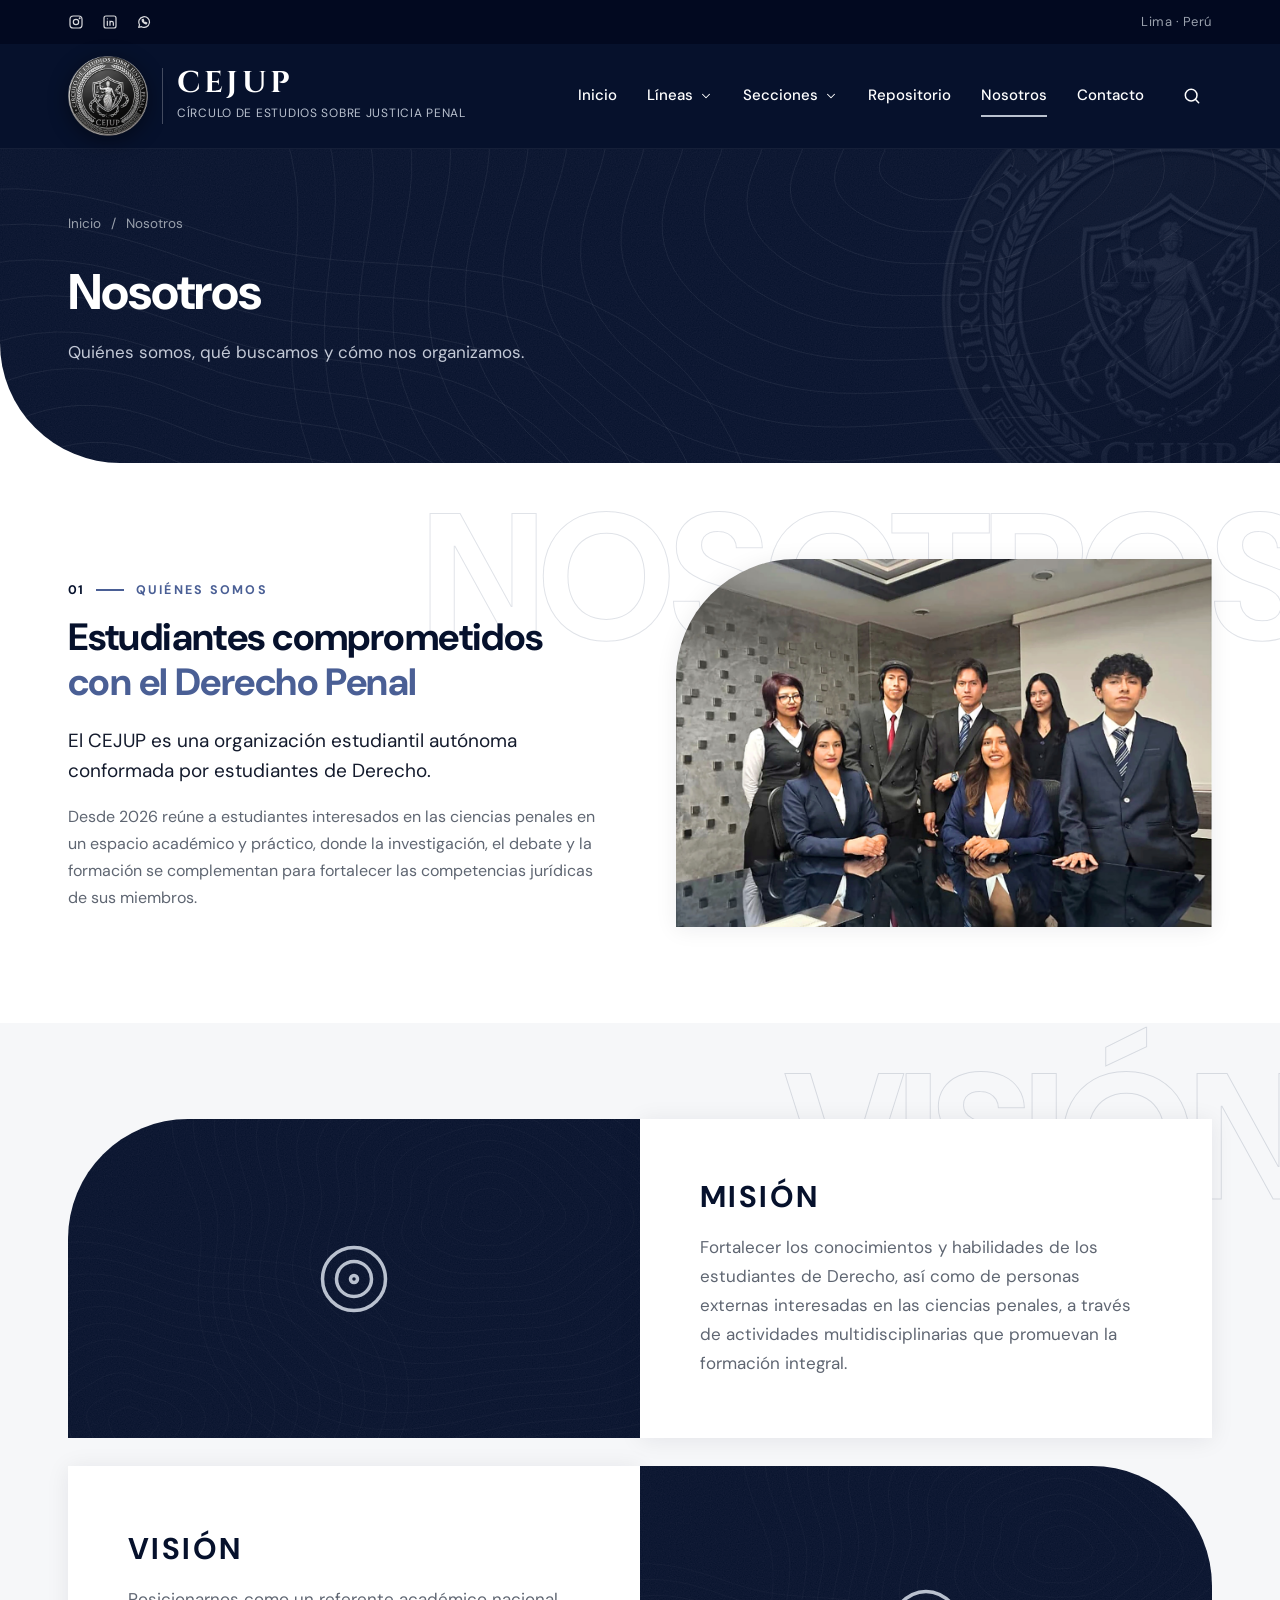
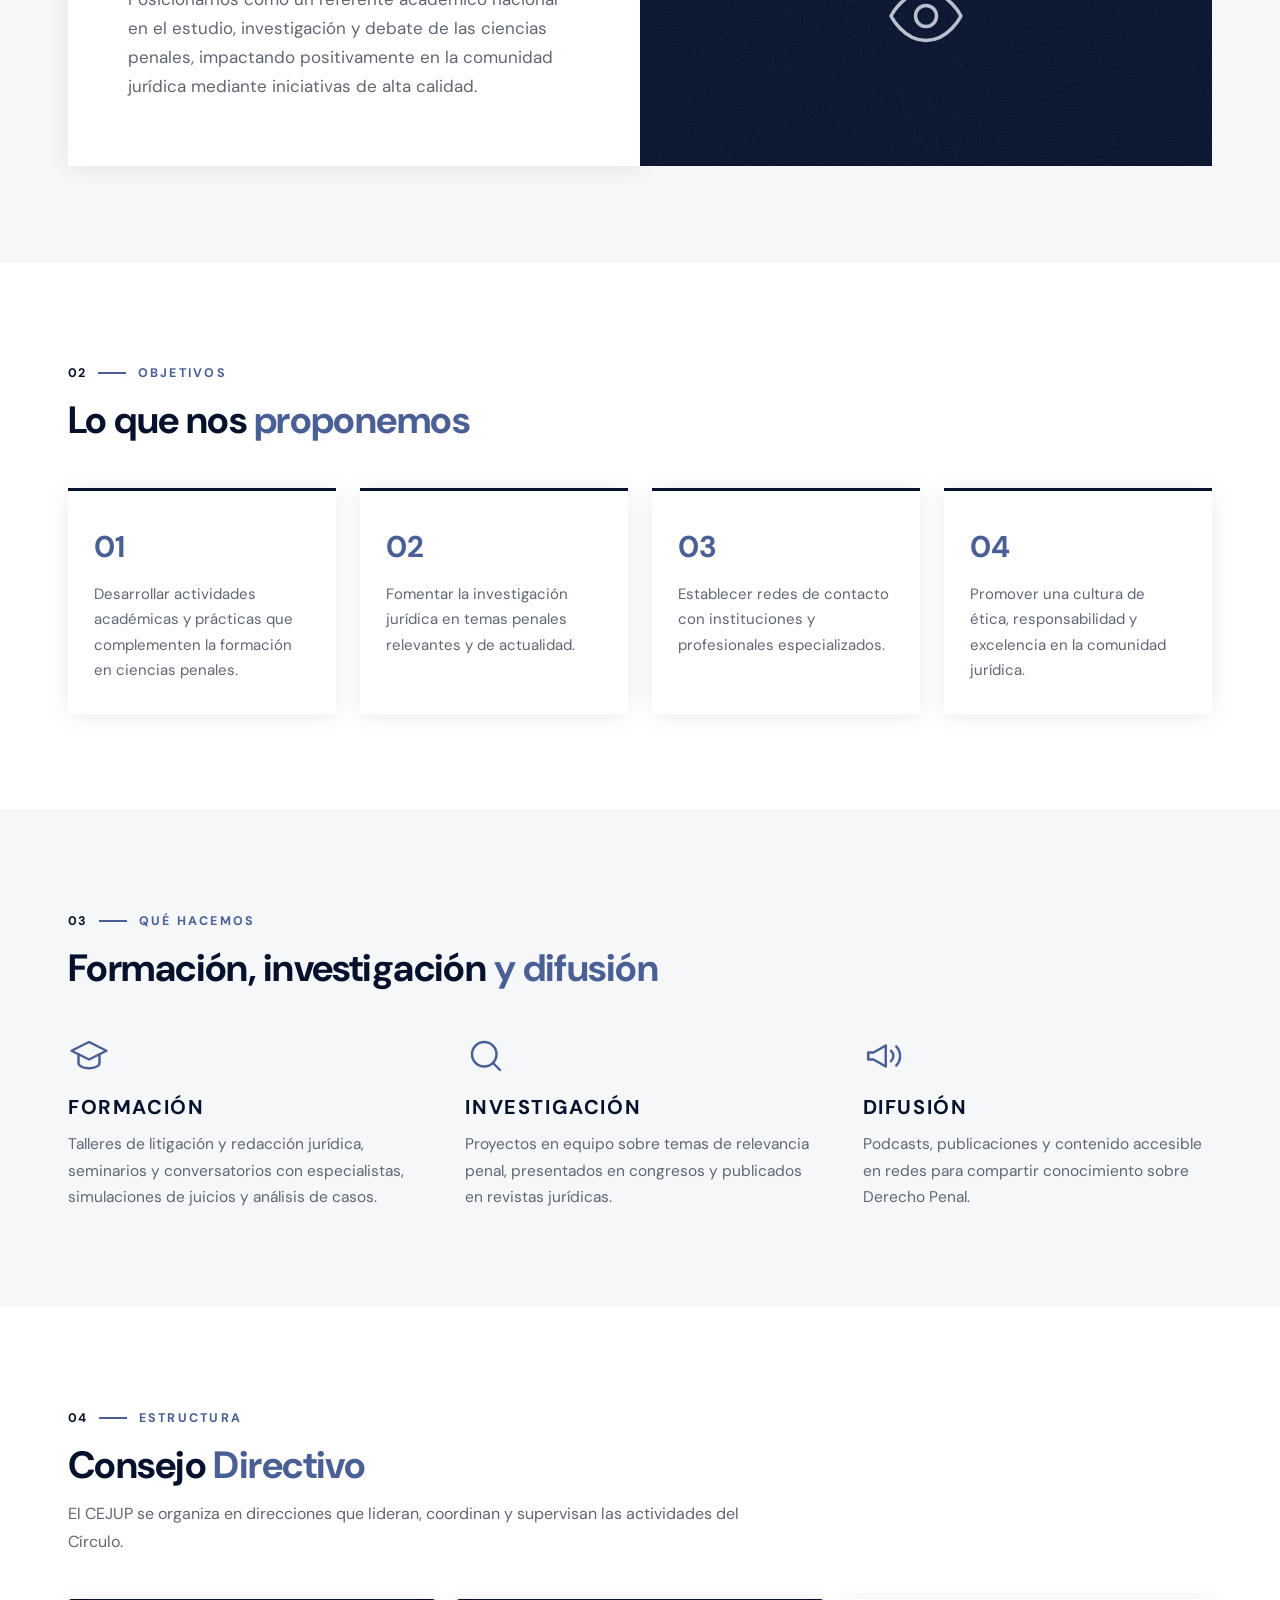
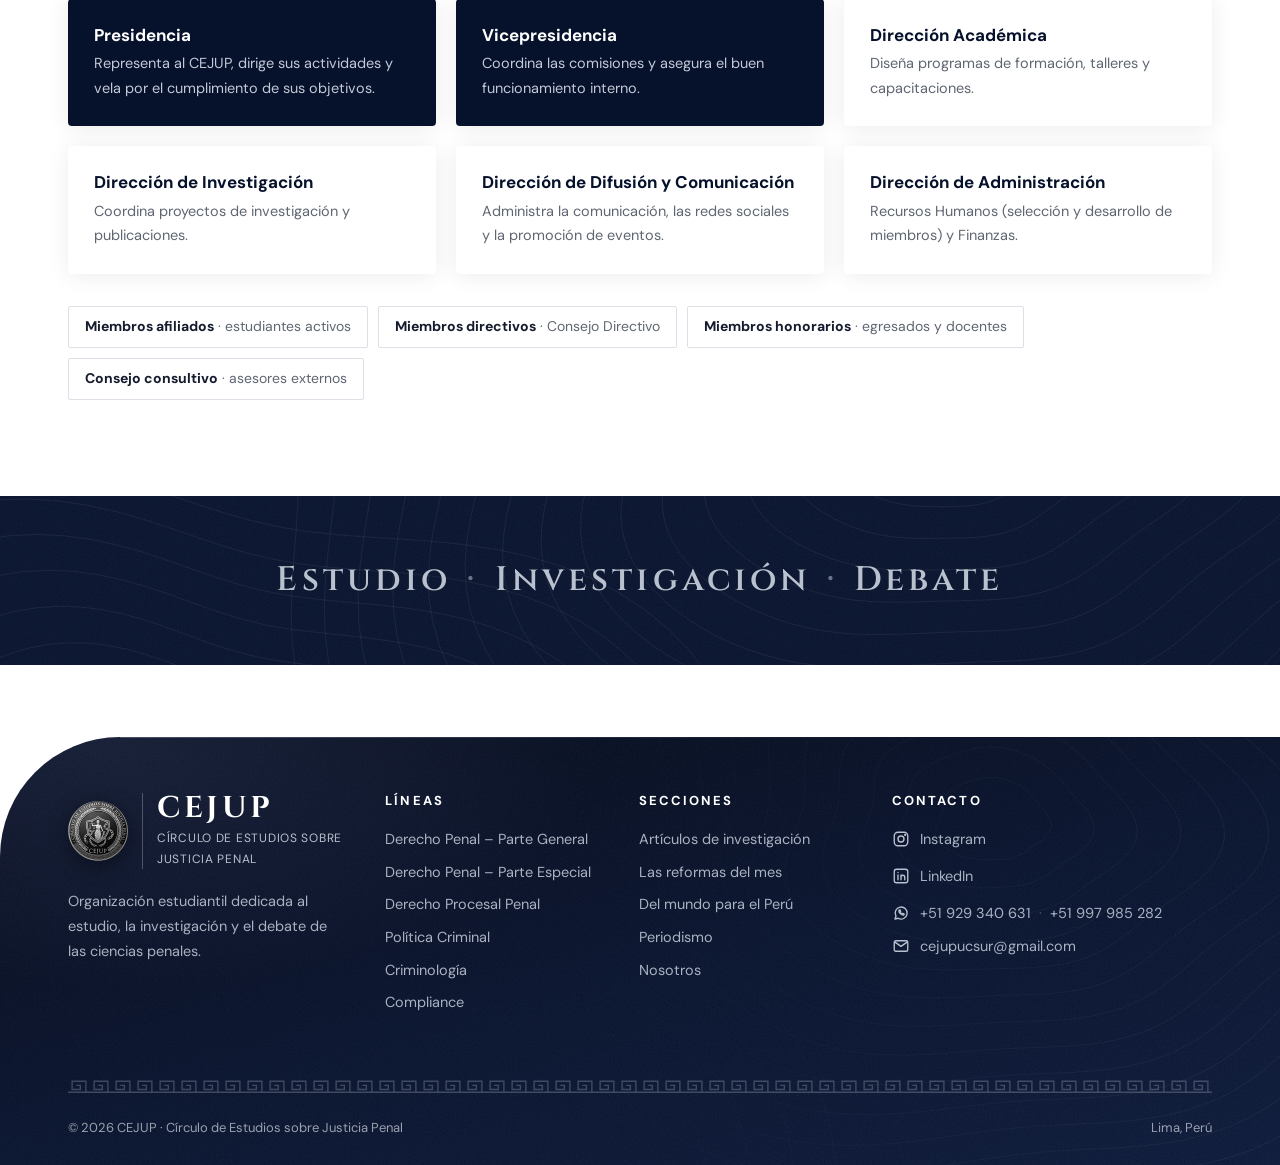
==== commit 2aacd45a: "Más separación en el pie alrededor de la greca Co-Authored-By: Claude Opus 5.5 <noreply@anthropic.co" ====
--- a/nosotros.html
+++ b/nosotros.html
@@ -10,7 +10,7 @@
   <link rel="preconnect" href="https://fonts.googleapis.com">
   <link rel="preconnect" href="https://fonts.gstatic.com" crossorigin>
   <link href="https://fonts.googleapis.com/css2?family=Cinzel:wght@600;700&family=Cormorant+Garamond:ital,wght@1,500&family=DM+Sans:opsz,wght@9..40,400;9..40,500;9..40,600;9..40,700&display=swap" rel="stylesheet">
-  <link rel="stylesheet" href="assets/css/styles.css?v=202610170201">
+  <link rel="stylesheet" href="assets/css/styles.css?v=202610170215">
 </head>
 <body data-page="nosotros">
   <header id="site-header"></header>
@@ -135,8 +135,8 @@
 
   <footer id="contacto"></footer>
 
-  <script src="data/estructura.js?v=202610170201"></script>
-  <script src="data/publicaciones.js?v=202610170201"></script>
-  <script src="assets/js/main.js?v=202610170201"></script>
+  <script src="data/estructura.js?v=202610170215"></script>
+  <script src="data/publicaciones.js?v=202610170215"></script>
+  <script src="assets/js/main.js?v=202610170215"></script>
 </body>
 </html>
--- a/assets/css/styles.css
+++ b/assets/css/styles.css
@@ -415,7 +415,7 @@
 .site-footer .greca { height: 14px; background: url("data:image/svg+xml,%3Csvg xmlns='http://www.w3.org/2000/svg' width='16' height='10' viewBox='0 0 16 10'%3E%3Cpath d='M0 9.5H16M13 9.5V1.5H3V7.5H9V4.5H6' fill='none' stroke='%23b9c1cf' stroke-opacity='.32' stroke-width='1'/%3E%3C/svg%3E") left center / 22px 14px repeat-x; opacity: .9; }
 .site-footer > * { position: relative; }
 main:has(> .values:last-child) { padding-bottom: 72px; }
-.site-footer .foot-top { display: grid; grid-template-columns: 1.3fr 1fr 1fr 1.5fr; gap: 40px; padding-top: 52px; padding-bottom: 36px; }
+.site-footer .foot-top { display: grid; grid-template-columns: 1.3fr 1fr 1fr 1.5fr; gap: 40px; padding-top: 56px; padding-bottom: 64px; }
 .site-footer .brand img { width: 60px; height: 60px; }
 .site-footer .about { margin-top: 20px; max-width: 36ch; }
 .site-footer h4 { color: var(--white); font-size: 13px; letter-spacing: .16em; text-transform: uppercase; margin-bottom: 18px; }
@@ -429,7 +429,7 @@
 .site-footer .contact .tels a { white-space: nowrap; }
 .site-footer .contact .tels i { font-style: normal; opacity: .4; }
 .site-footer .foot-bottom { border-top: 0; }
-.site-footer .foot-bottom .wrap { display: flex; flex-wrap: wrap; justify-content: space-between; gap: 8px; padding-top: 16px; padding-bottom: 16px; font-size: 13px; color: var(--plomo-400); }
+.site-footer .foot-bottom .wrap { display: flex; flex-wrap: wrap; justify-content: space-between; gap: 8px; padding-top: 24px; padding-bottom: 26px; font-size: 13px; color: var(--plomo-400); }
 
 /* ---------- Portada: sello, cifras y marca de agua ---------- */
 .hero::before {
@@ -693,7 +693,7 @@
   .tab { padding: 12px 12px; font-size: 14px; }
   .pdf-frame { display: none; }
   .pdf-mobile { display: block; }
-  .site-footer .foot-top { grid-template-columns: 1fr; gap: 26px; padding-top: 48px; padding-bottom: 24px; }
+  .site-footer .foot-top { grid-template-columns: 1fr; gap: 26px; padding-top: 48px; padding-bottom: 44px; }
   .site-footer::after { left: 60px; }
   .site-footer { border-top-left-radius: 60px; }
 }
